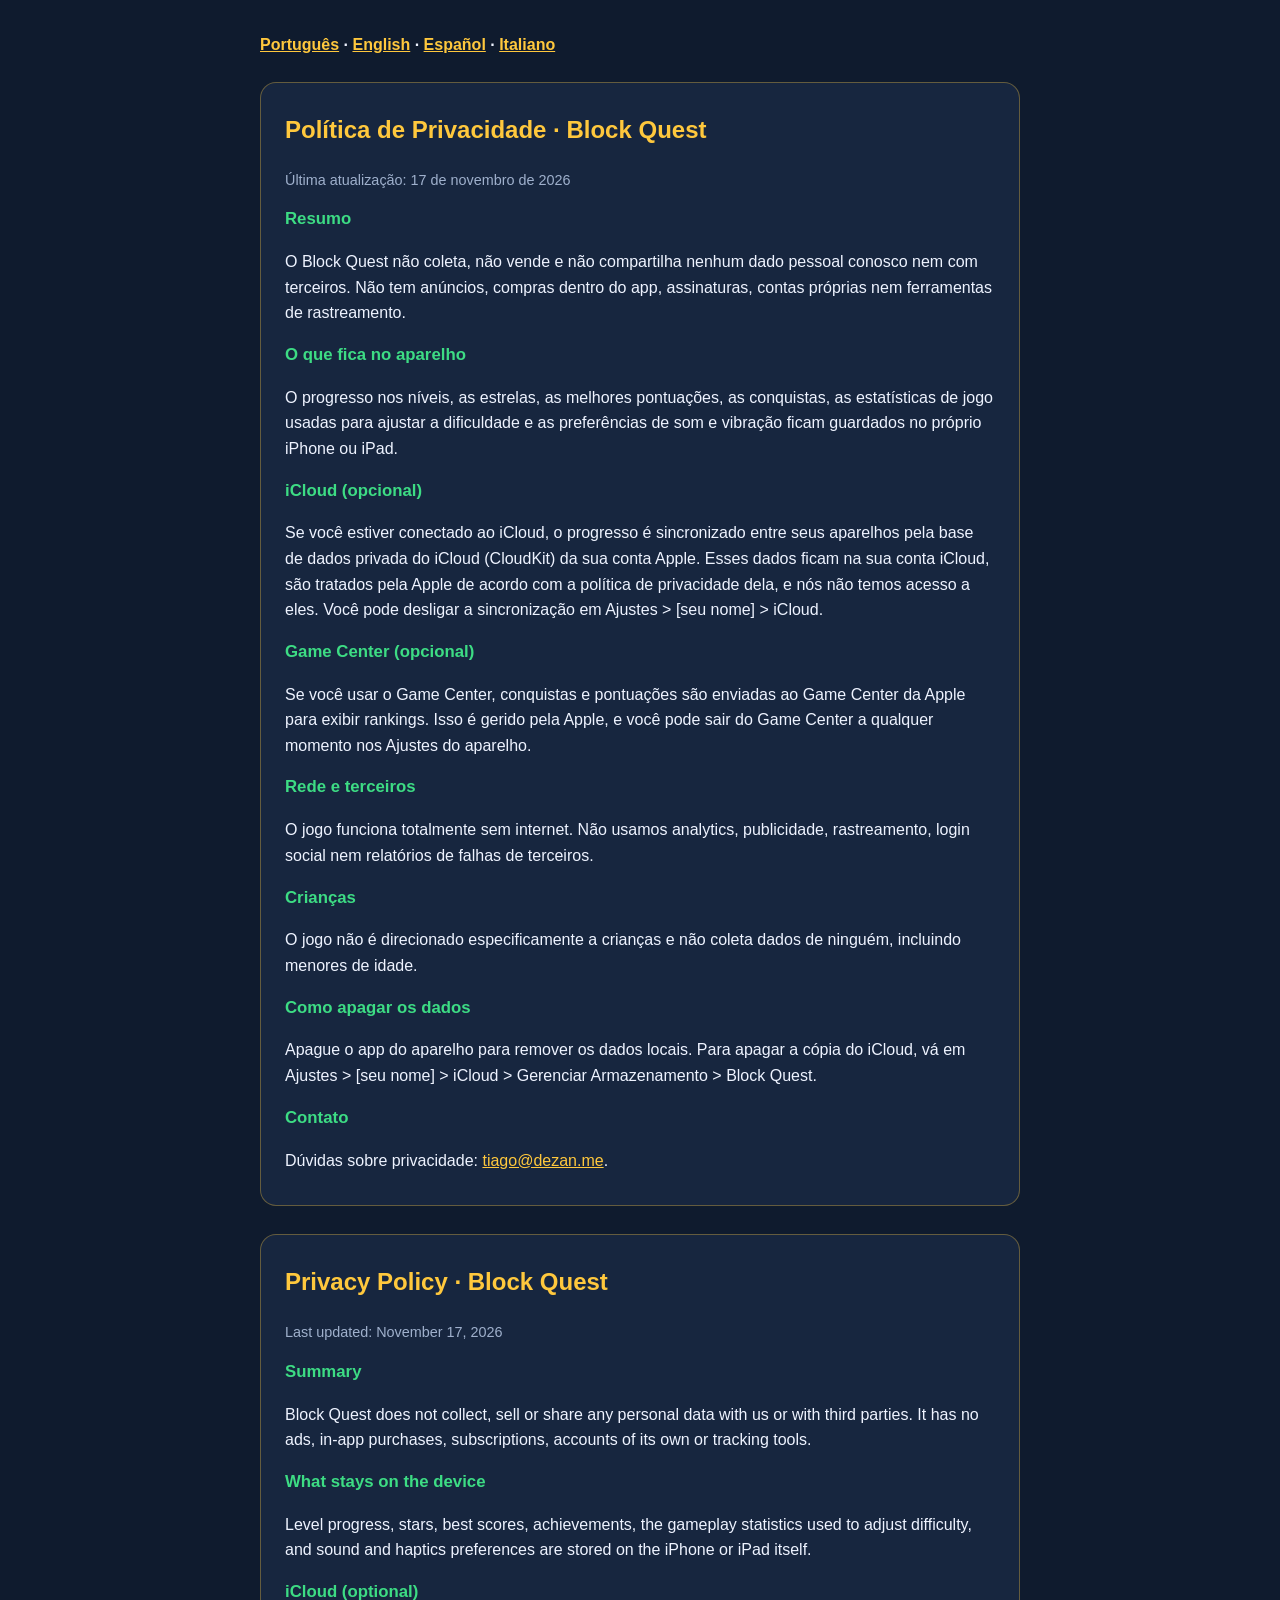
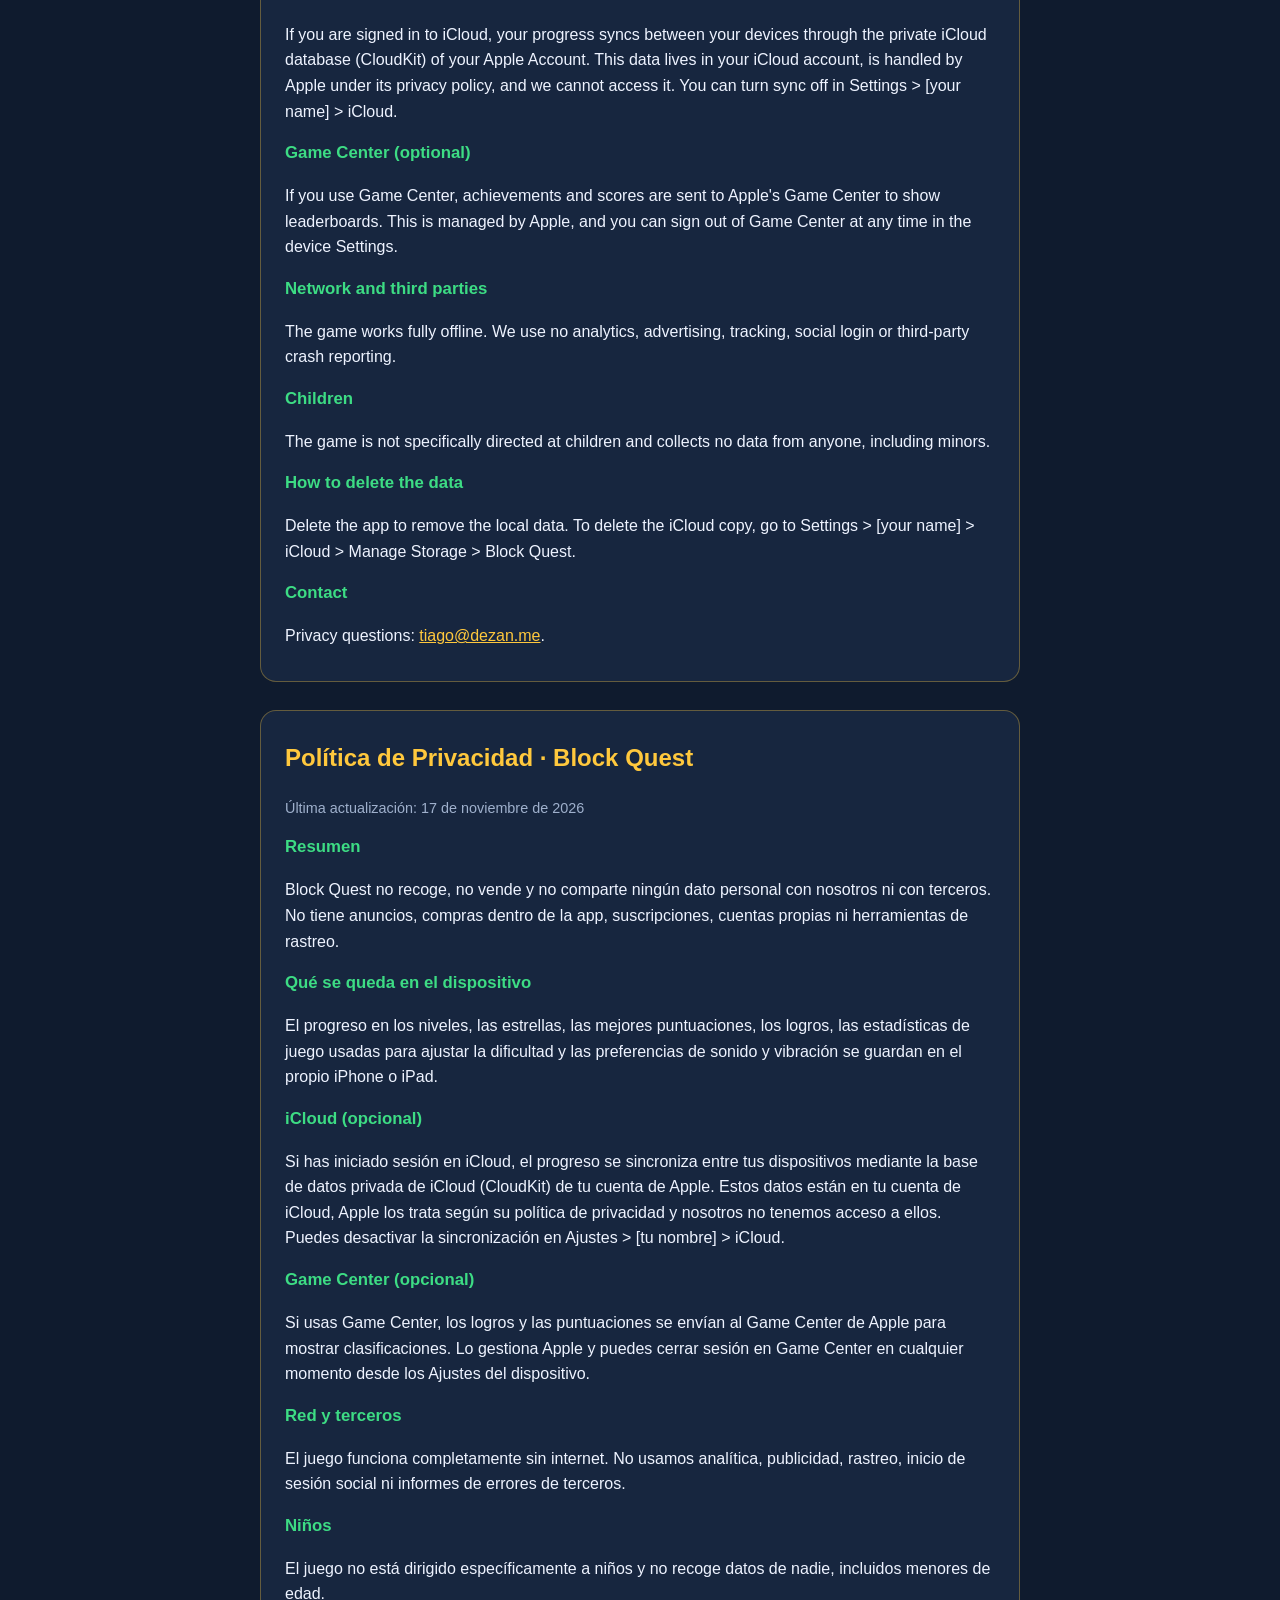
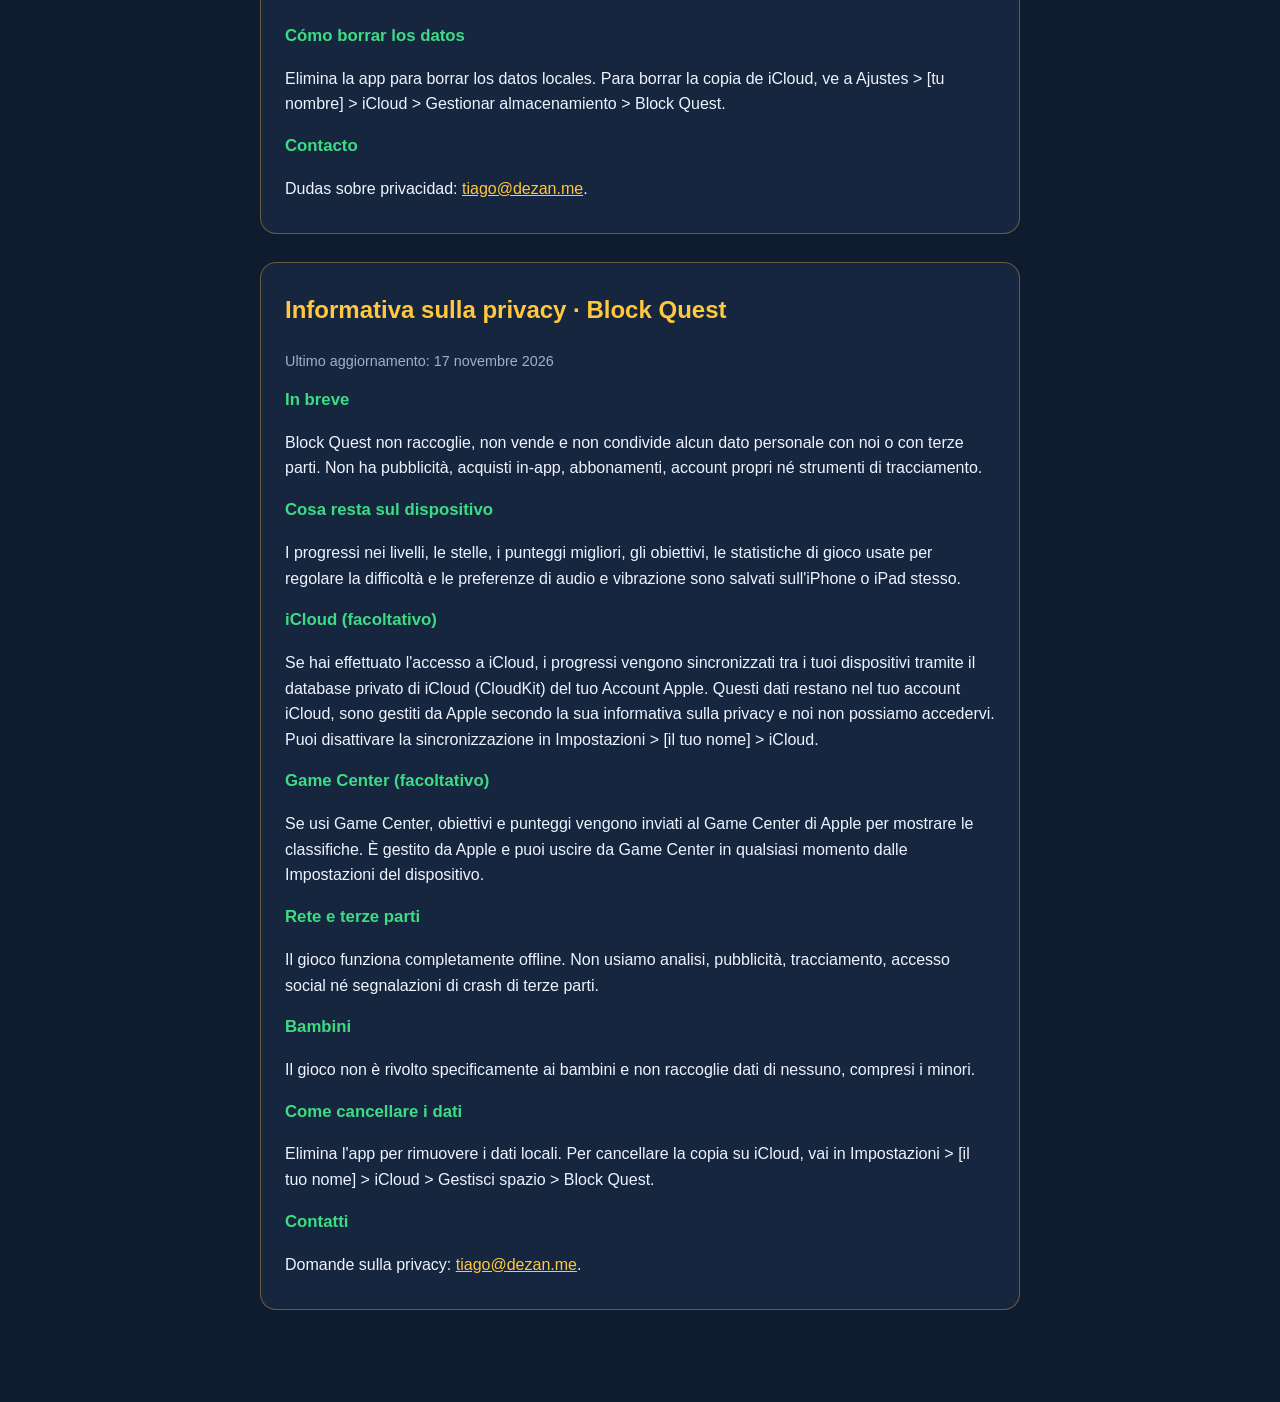
==== block-quest/index.html @ 6cc2dcfd "Política de privacidade do Block Quest Co-Authored-By: Claude Opus 5.5 <noreply@anthropic.com> Claud" ====
<!doctype html>
<html lang="pt-BR"><head><meta charset="utf-8"><meta name="viewport" content="width=device-width,initial-scale=1">
<title>Block Quest · Privacidade / Privacy</title>
<style>
:root{--bg:#0F1B2E;--panel:#17263F;--text:#EEF3FF;--dim:#9FB0CC;--gold:#FFC83D;--green:#3DDC84}
body{margin:0;background:var(--bg);color:var(--text);font:16px/1.6 -apple-system,BlinkMacSystemFont,"Segoe UI",sans-serif}
main{max-width:760px;margin:0 auto;padding:32px 20px 64px}
nav{font-weight:600;margin-bottom:24px} a{color:var(--gold)}
section{background:var(--panel);border:1px solid #FFC83D55;border-radius:16px;padding:8px 24px 16px;margin:0 0 28px}
h1{color:var(--gold);font-size:1.5rem} h2{color:var(--green);font-size:1.05rem;margin-bottom:4px}
.date{color:var(--dim);font-size:.9rem}
</style></head><body><main>
<nav><a href="#pt-BR">Português</a> · <a href="#en-US">English</a> · <a href="#es-ES">Español</a> · <a href="#it">Italiano</a></nav>
<section id="pt-BR" lang="pt-BR"><h1>Política de Privacidade · Block Quest</h1><p class="date">Última atualização: 17 de novembro de 2026</p><h2>Resumo</h2><p>O Block Quest não coleta, não vende e não compartilha nenhum dado pessoal conosco nem com terceiros. Não tem anúncios, compras dentro do app, assinaturas, contas próprias nem ferramentas de rastreamento.</p><h2>O que fica no aparelho</h2><p>O progresso nos níveis, as estrelas, as melhores pontuações, as conquistas, as estatísticas de jogo usadas para ajustar a dificuldade e as preferências de som e vibração ficam guardados no próprio iPhone ou iPad.</p><h2>iCloud (opcional)</h2><p>Se você estiver conectado ao iCloud, o progresso é sincronizado entre seus aparelhos pela base de dados privada do iCloud (CloudKit) da sua conta Apple. Esses dados ficam na sua conta iCloud, são tratados pela Apple de acordo com a política de privacidade dela, e nós não temos acesso a eles. Você pode desligar a sincronização em Ajustes &gt; [seu nome] &gt; iCloud.</p><h2>Game Center (opcional)</h2><p>Se você usar o Game Center, conquistas e pontuações são enviadas ao Game Center da Apple para exibir rankings. Isso é gerido pela Apple, e você pode sair do Game Center a qualquer momento nos Ajustes do aparelho.</p><h2>Rede e terceiros</h2><p>O jogo funciona totalmente sem internet. Não usamos analytics, publicidade, rastreamento, login social nem relatórios de falhas de terceiros.</p><h2>Crianças</h2><p>O jogo não é direcionado especificamente a crianças e não coleta dados de ninguém, incluindo menores de idade.</p><h2>Como apagar os dados</h2><p>Apague o app do aparelho para remover os dados locais. Para apagar a cópia do iCloud, vá em Ajustes &gt; [seu nome] &gt; iCloud &gt; Gerenciar Armazenamento &gt; Block Quest.</p><h2>Contato</h2><p>Dúvidas sobre privacidade: <a href="mailto:tiago@dezan.me">tiago@dezan.me</a>.</p></section>
<section id="en-US" lang="en-US"><h1>Privacy Policy · Block Quest</h1><p class="date">Last updated: November 17, 2026</p><h2>Summary</h2><p>Block Quest does not collect, sell or share any personal data with us or with third parties. It has no ads, in-app purchases, subscriptions, accounts of its own or tracking tools.</p><h2>What stays on the device</h2><p>Level progress, stars, best scores, achievements, the gameplay statistics used to adjust difficulty, and sound and haptics preferences are stored on the iPhone or iPad itself.</p><h2>iCloud (optional)</h2><p>If you are signed in to iCloud, your progress syncs between your devices through the private iCloud database (CloudKit) of your Apple Account. This data lives in your iCloud account, is handled by Apple under its privacy policy, and we cannot access it. You can turn sync off in Settings &gt; [your name] &gt; iCloud.</p><h2>Game Center (optional)</h2><p>If you use Game Center, achievements and scores are sent to Apple's Game Center to show leaderboards. This is managed by Apple, and you can sign out of Game Center at any time in the device Settings.</p><h2>Network and third parties</h2><p>The game works fully offline. We use no analytics, advertising, tracking, social login or third-party crash reporting.</p><h2>Children</h2><p>The game is not specifically directed at children and collects no data from anyone, including minors.</p><h2>How to delete the data</h2><p>Delete the app to remove the local data. To delete the iCloud copy, go to Settings &gt; [your name] &gt; iCloud &gt; Manage Storage &gt; Block Quest.</p><h2>Contact</h2><p>Privacy questions: <a href="mailto:tiago@dezan.me">tiago@dezan.me</a>.</p></section>
<section id="es-ES" lang="es-ES"><h1>Política de Privacidad · Block Quest</h1><p class="date">Última actualización: 17 de noviembre de 2026</p><h2>Resumen</h2><p>Block Quest no recoge, no vende y no comparte ningún dato personal con nosotros ni con terceros. No tiene anuncios, compras dentro de la app, suscripciones, cuentas propias ni herramientas de rastreo.</p><h2>Qué se queda en el dispositivo</h2><p>El progreso en los niveles, las estrellas, las mejores puntuaciones, los logros, las estadísticas de juego usadas para ajustar la dificultad y las preferencias de sonido y vibración se guardan en el propio iPhone o iPad.</p><h2>iCloud (opcional)</h2><p>Si has iniciado sesión en iCloud, el progreso se sincroniza entre tus dispositivos mediante la base de datos privada de iCloud (CloudKit) de tu cuenta de Apple. Estos datos están en tu cuenta de iCloud, Apple los trata según su política de privacidad y nosotros no tenemos acceso a ellos. Puedes desactivar la sincronización en Ajustes &gt; [tu nombre] &gt; iCloud.</p><h2>Game Center (opcional)</h2><p>Si usas Game Center, los logros y las puntuaciones se envían al Game Center de Apple para mostrar clasificaciones. Lo gestiona Apple y puedes cerrar sesión en Game Center en cualquier momento desde los Ajustes del dispositivo.</p><h2>Red y terceros</h2><p>El juego funciona completamente sin internet. No usamos analítica, publicidad, rastreo, inicio de sesión social ni informes de errores de terceros.</p><h2>Niños</h2><p>El juego no está dirigido específicamente a niños y no recoge datos de nadie, incluidos menores de edad.</p><h2>Cómo borrar los datos</h2><p>Elimina la app para borrar los datos locales. Para borrar la copia de iCloud, ve a Ajustes &gt; [tu nombre] &gt; iCloud &gt; Gestionar almacenamiento &gt; Block Quest.</p><h2>Contacto</h2><p>Dudas sobre privacidad: <a href="mailto:tiago@dezan.me">tiago@dezan.me</a>.</p></section>
<section id="it" lang="it"><h1>Informativa sulla privacy · Block Quest</h1><p class="date">Ultimo aggiornamento: 17 novembre 2026</p><h2>In breve</h2><p>Block Quest non raccoglie, non vende e non condivide alcun dato personale con noi o con terze parti. Non ha pubblicità, acquisti in-app, abbonamenti, account propri né strumenti di tracciamento.</p><h2>Cosa resta sul dispositivo</h2><p>I progressi nei livelli, le stelle, i punteggi migliori, gli obiettivi, le statistiche di gioco usate per regolare la difficoltà e le preferenze di audio e vibrazione sono salvati sull'iPhone o iPad stesso.</p><h2>iCloud (facoltativo)</h2><p>Se hai effettuato l'accesso a iCloud, i progressi vengono sincronizzati tra i tuoi dispositivi tramite il database privato di iCloud (CloudKit) del tuo Account Apple. Questi dati restano nel tuo account iCloud, sono gestiti da Apple secondo la sua informativa sulla privacy e noi non possiamo accedervi. Puoi disattivare la sincronizzazione in Impostazioni &gt; [il tuo nome] &gt; iCloud.</p><h2>Game Center (facoltativo)</h2><p>Se usi Game Center, obiettivi e punteggi vengono inviati al Game Center di Apple per mostrare le classifiche. È gestito da Apple e puoi uscire da Game Center in qualsiasi momento dalle Impostazioni del dispositivo.</p><h2>Rete e terze parti</h2><p>Il gioco funziona completamente offline. Non usiamo analisi, pubblicità, tracciamento, accesso social né segnalazioni di crash di terze parti.</p><h2>Bambini</h2><p>Il gioco non è rivolto specificamente ai bambini e non raccoglie dati di nessuno, compresi i minori.</p><h2>Come cancellare i dati</h2><p>Elimina l'app per rimuovere i dati locali. Per cancellare la copia su iCloud, vai in Impostazioni &gt; [il tuo nome] &gt; iCloud &gt; Gestisci spazio &gt; Block Quest.</p><h2>Contatti</h2><p>Domande sulla privacy: <a href="mailto:tiago@dezan.me">tiago@dezan.me</a>.</p></section>
</main>
<script>
// Abre direto no idioma do navegador, se não houver âncora.
if(!location.hash){const l=(navigator.language||'en').toLowerCase();
const id=l.startsWith('pt')?'pt-BR':l.startsWith('es')?'es-ES':l.startsWith('it')?'it':'en-US';
document.getElementById(id).scrollIntoView();}
</script>
</body></html>
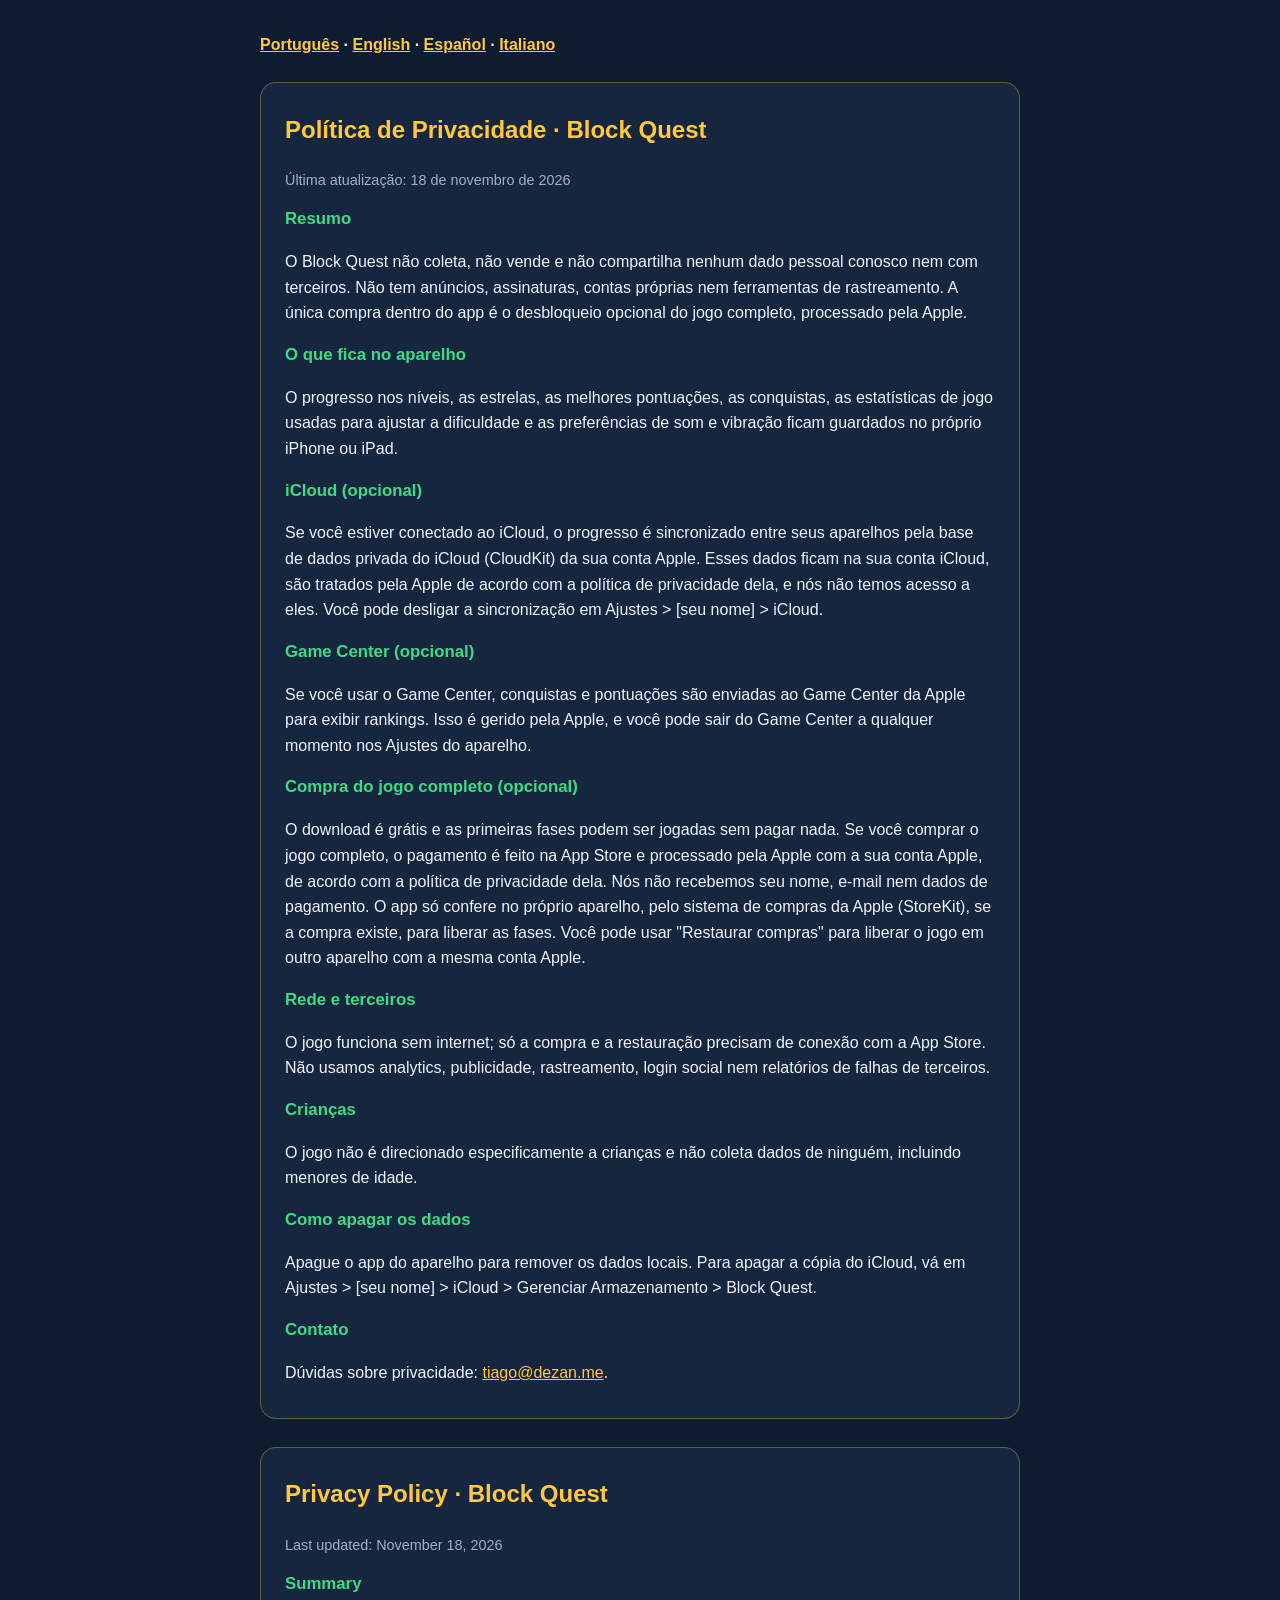
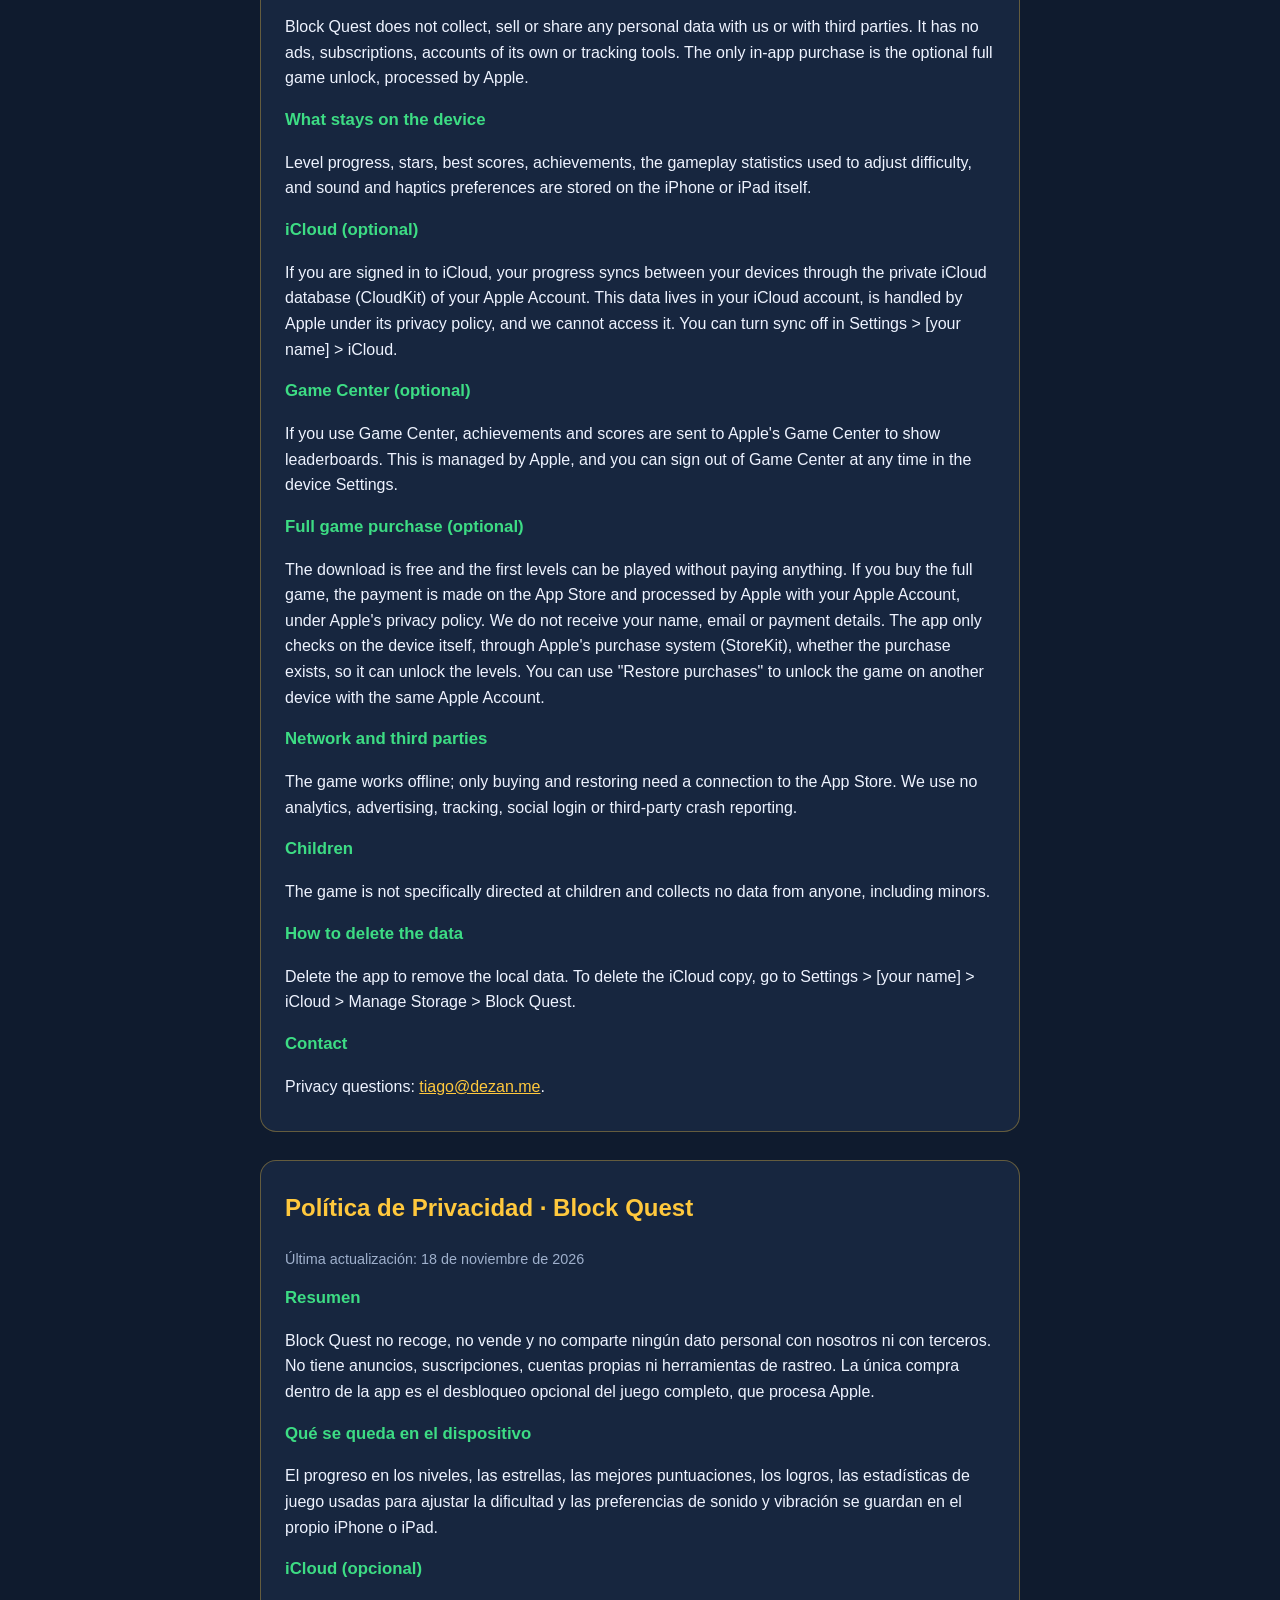
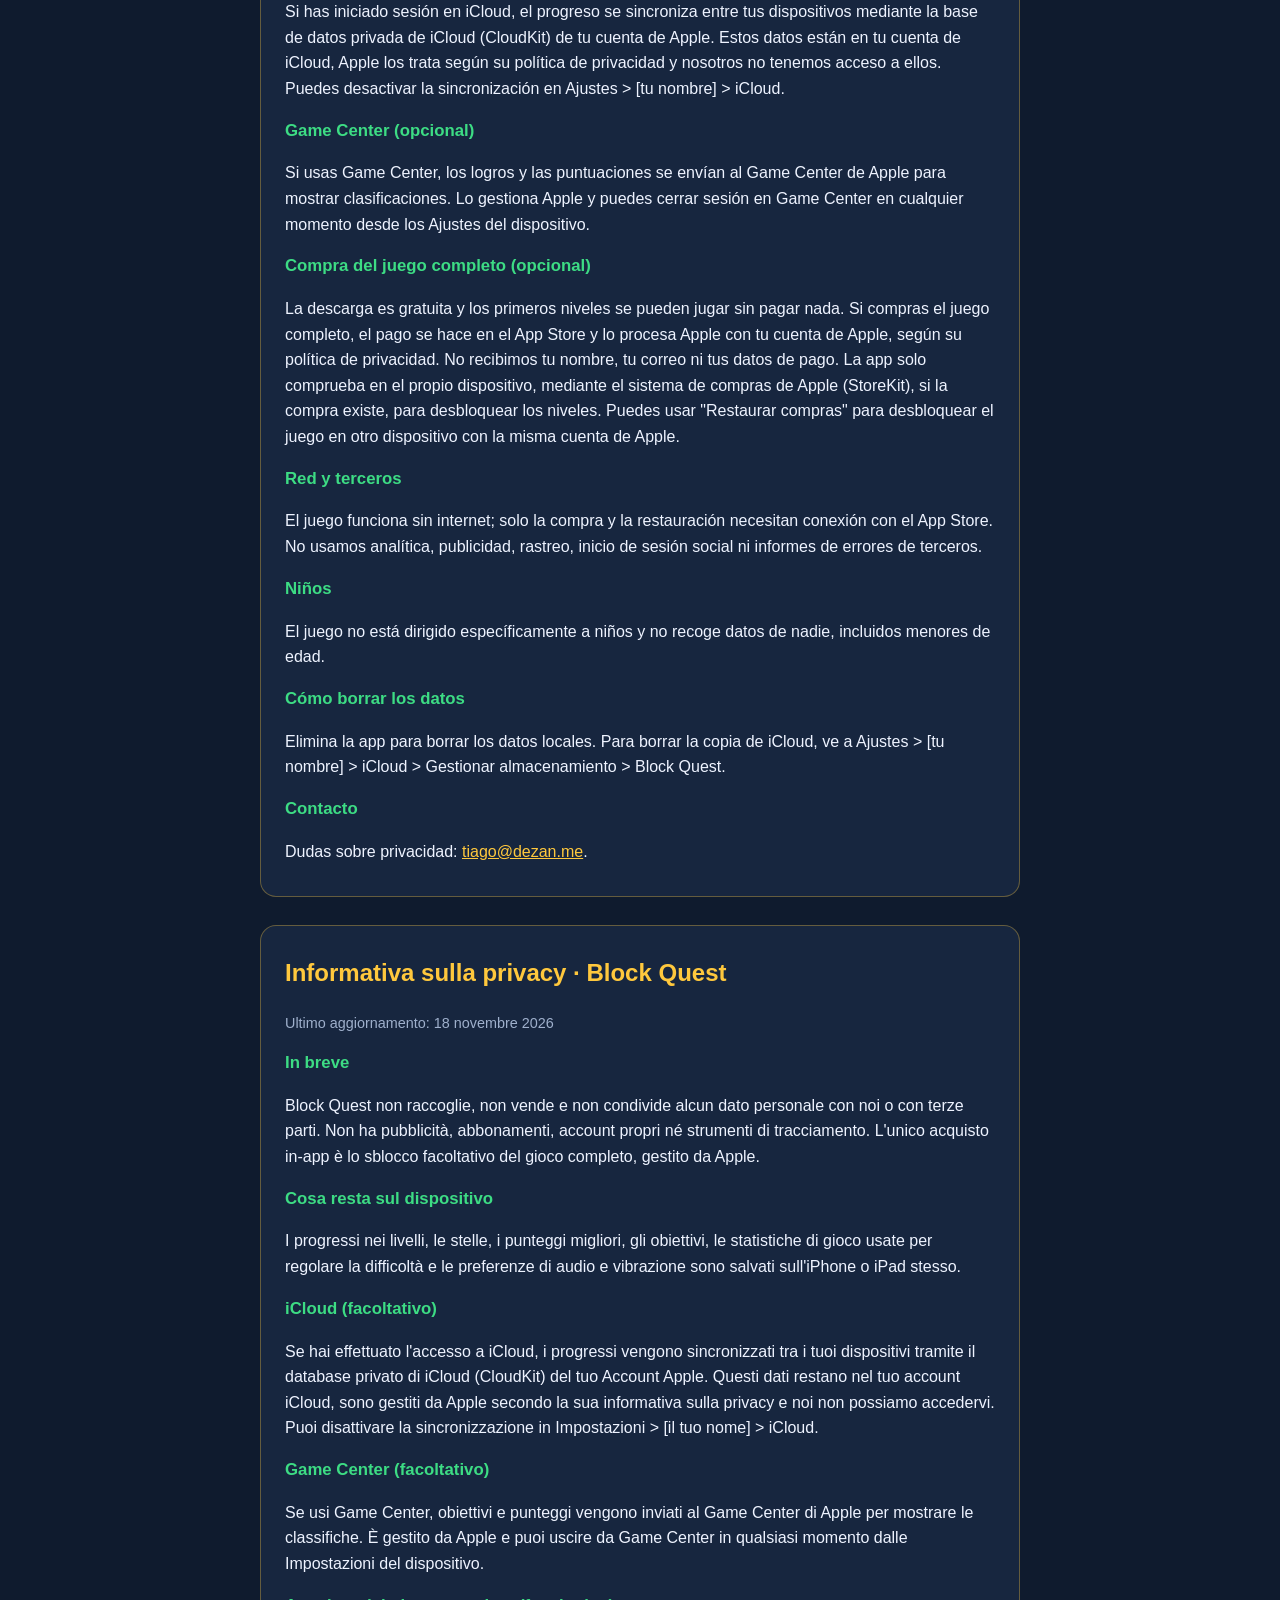
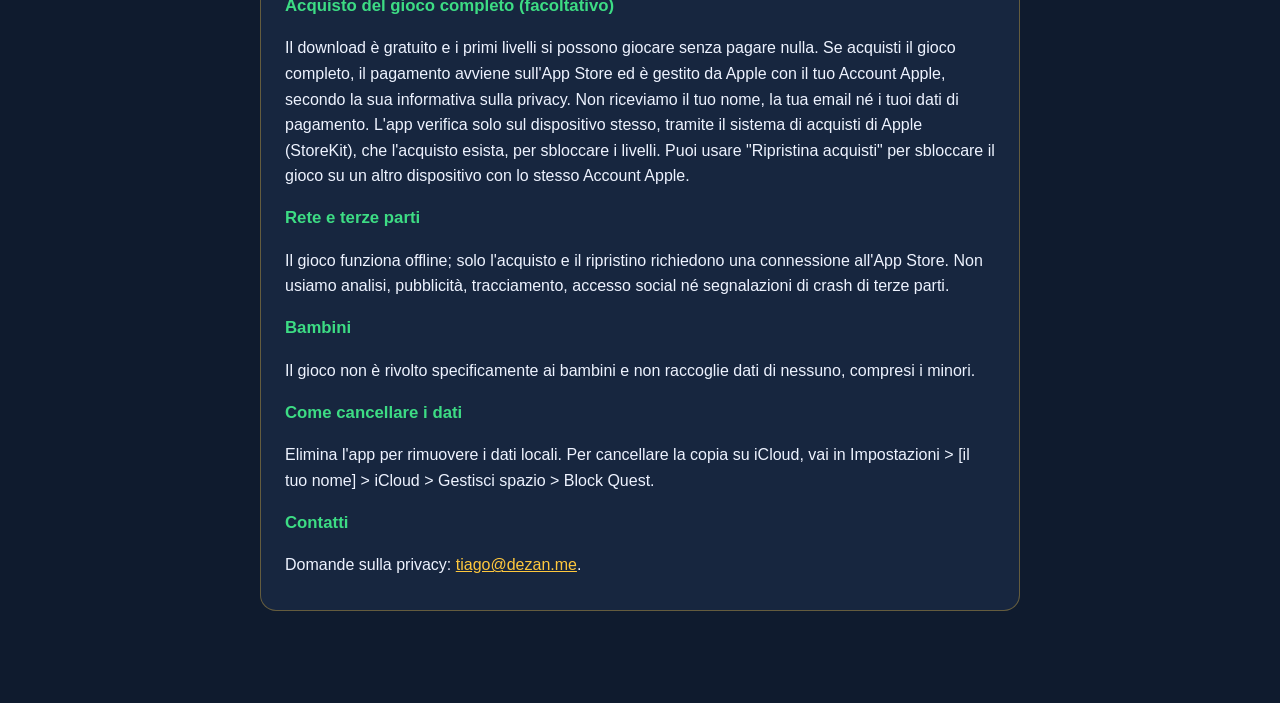
==== commit 5112fdad: "Block Quest: política cobre a compra única do jogo completo (freemium) Download grátis com desbloque" ====
--- a/block-quest/index.html
+++ b/block-quest/index.html
@@ -11,10 +11,10 @@
 .date{color:var(--dim);font-size:.9rem}
 </style></head><body><main>
 <nav><a href="#pt-BR">Português</a> · <a href="#en-US">English</a> · <a href="#es-ES">Español</a> · <a href="#it">Italiano</a></nav>
-<section id="pt-BR" lang="pt-BR"><h1>Política de Privacidade · Block Quest</h1><p class="date">Última atualização: 17 de novembro de 2026</p><h2>Resumo</h2><p>O Block Quest não coleta, não vende e não compartilha nenhum dado pessoal conosco nem com terceiros. Não tem anúncios, compras dentro do app, assinaturas, contas próprias nem ferramentas de rastreamento.</p><h2>O que fica no aparelho</h2><p>O progresso nos níveis, as estrelas, as melhores pontuações, as conquistas, as estatísticas de jogo usadas para ajustar a dificuldade e as preferências de som e vibração ficam guardados no próprio iPhone ou iPad.</p><h2>iCloud (opcional)</h2><p>Se você estiver conectado ao iCloud, o progresso é sincronizado entre seus aparelhos pela base de dados privada do iCloud (CloudKit) da sua conta Apple. Esses dados ficam na sua conta iCloud, são tratados pela Apple de acordo com a política de privacidade dela, e nós não temos acesso a eles. Você pode desligar a sincronização em Ajustes &gt; [seu nome] &gt; iCloud.</p><h2>Game Center (opcional)</h2><p>Se você usar o Game Center, conquistas e pontuações são enviadas ao Game Center da Apple para exibir rankings. Isso é gerido pela Apple, e você pode sair do Game Center a qualquer momento nos Ajustes do aparelho.</p><h2>Rede e terceiros</h2><p>O jogo funciona totalmente sem internet. Não usamos analytics, publicidade, rastreamento, login social nem relatórios de falhas de terceiros.</p><h2>Crianças</h2><p>O jogo não é direcionado especificamente a crianças e não coleta dados de ninguém, incluindo menores de idade.</p><h2>Como apagar os dados</h2><p>Apague o app do aparelho para remover os dados locais. Para apagar a cópia do iCloud, vá em Ajustes &gt; [seu nome] &gt; iCloud &gt; Gerenciar Armazenamento &gt; Block Quest.</p><h2>Contato</h2><p>Dúvidas sobre privacidade: <a href="mailto:tiago@dezan.me">tiago@dezan.me</a>.</p></section>
-<section id="en-US" lang="en-US"><h1>Privacy Policy · Block Quest</h1><p class="date">Last updated: November 17, 2026</p><h2>Summary</h2><p>Block Quest does not collect, sell or share any personal data with us or with third parties. It has no ads, in-app purchases, subscriptions, accounts of its own or tracking tools.</p><h2>What stays on the device</h2><p>Level progress, stars, best scores, achievements, the gameplay statistics used to adjust difficulty, and sound and haptics preferences are stored on the iPhone or iPad itself.</p><h2>iCloud (optional)</h2><p>If you are signed in to iCloud, your progress syncs between your devices through the private iCloud database (CloudKit) of your Apple Account. This data lives in your iCloud account, is handled by Apple under its privacy policy, and we cannot access it. You can turn sync off in Settings &gt; [your name] &gt; iCloud.</p><h2>Game Center (optional)</h2><p>If you use Game Center, achievements and scores are sent to Apple's Game Center to show leaderboards. This is managed by Apple, and you can sign out of Game Center at any time in the device Settings.</p><h2>Network and third parties</h2><p>The game works fully offline. We use no analytics, advertising, tracking, social login or third-party crash reporting.</p><h2>Children</h2><p>The game is not specifically directed at children and collects no data from anyone, including minors.</p><h2>How to delete the data</h2><p>Delete the app to remove the local data. To delete the iCloud copy, go to Settings &gt; [your name] &gt; iCloud &gt; Manage Storage &gt; Block Quest.</p><h2>Contact</h2><p>Privacy questions: <a href="mailto:tiago@dezan.me">tiago@dezan.me</a>.</p></section>
-<section id="es-ES" lang="es-ES"><h1>Política de Privacidad · Block Quest</h1><p class="date">Última actualización: 17 de noviembre de 2026</p><h2>Resumen</h2><p>Block Quest no recoge, no vende y no comparte ningún dato personal con nosotros ni con terceros. No tiene anuncios, compras dentro de la app, suscripciones, cuentas propias ni herramientas de rastreo.</p><h2>Qué se queda en el dispositivo</h2><p>El progreso en los niveles, las estrellas, las mejores puntuaciones, los logros, las estadísticas de juego usadas para ajustar la dificultad y las preferencias de sonido y vibración se guardan en el propio iPhone o iPad.</p><h2>iCloud (opcional)</h2><p>Si has iniciado sesión en iCloud, el progreso se sincroniza entre tus dispositivos mediante la base de datos privada de iCloud (CloudKit) de tu cuenta de Apple. Estos datos están en tu cuenta de iCloud, Apple los trata según su política de privacidad y nosotros no tenemos acceso a ellos. Puedes desactivar la sincronización en Ajustes &gt; [tu nombre] &gt; iCloud.</p><h2>Game Center (opcional)</h2><p>Si usas Game Center, los logros y las puntuaciones se envían al Game Center de Apple para mostrar clasificaciones. Lo gestiona Apple y puedes cerrar sesión en Game Center en cualquier momento desde los Ajustes del dispositivo.</p><h2>Red y terceros</h2><p>El juego funciona completamente sin internet. No usamos analítica, publicidad, rastreo, inicio de sesión social ni informes de errores de terceros.</p><h2>Niños</h2><p>El juego no está dirigido específicamente a niños y no recoge datos de nadie, incluidos menores de edad.</p><h2>Cómo borrar los datos</h2><p>Elimina la app para borrar los datos locales. Para borrar la copia de iCloud, ve a Ajustes &gt; [tu nombre] &gt; iCloud &gt; Gestionar almacenamiento &gt; Block Quest.</p><h2>Contacto</h2><p>Dudas sobre privacidad: <a href="mailto:tiago@dezan.me">tiago@dezan.me</a>.</p></section>
-<section id="it" lang="it"><h1>Informativa sulla privacy · Block Quest</h1><p class="date">Ultimo aggiornamento: 17 novembre 2026</p><h2>In breve</h2><p>Block Quest non raccoglie, non vende e non condivide alcun dato personale con noi o con terze parti. Non ha pubblicità, acquisti in-app, abbonamenti, account propri né strumenti di tracciamento.</p><h2>Cosa resta sul dispositivo</h2><p>I progressi nei livelli, le stelle, i punteggi migliori, gli obiettivi, le statistiche di gioco usate per regolare la difficoltà e le preferenze di audio e vibrazione sono salvati sull'iPhone o iPad stesso.</p><h2>iCloud (facoltativo)</h2><p>Se hai effettuato l'accesso a iCloud, i progressi vengono sincronizzati tra i tuoi dispositivi tramite il database privato di iCloud (CloudKit) del tuo Account Apple. Questi dati restano nel tuo account iCloud, sono gestiti da Apple secondo la sua informativa sulla privacy e noi non possiamo accedervi. Puoi disattivare la sincronizzazione in Impostazioni &gt; [il tuo nome] &gt; iCloud.</p><h2>Game Center (facoltativo)</h2><p>Se usi Game Center, obiettivi e punteggi vengono inviati al Game Center di Apple per mostrare le classifiche. È gestito da Apple e puoi uscire da Game Center in qualsiasi momento dalle Impostazioni del dispositivo.</p><h2>Rete e terze parti</h2><p>Il gioco funziona completamente offline. Non usiamo analisi, pubblicità, tracciamento, accesso social né segnalazioni di crash di terze parti.</p><h2>Bambini</h2><p>Il gioco non è rivolto specificamente ai bambini e non raccoglie dati di nessuno, compresi i minori.</p><h2>Come cancellare i dati</h2><p>Elimina l'app per rimuovere i dati locali. Per cancellare la copia su iCloud, vai in Impostazioni &gt; [il tuo nome] &gt; iCloud &gt; Gestisci spazio &gt; Block Quest.</p><h2>Contatti</h2><p>Domande sulla privacy: <a href="mailto:tiago@dezan.me">tiago@dezan.me</a>.</p></section>
+<section id="pt-BR" lang="pt-BR"><h1>Política de Privacidade · Block Quest</h1><p class="date">Última atualização: 18 de novembro de 2026</p><h2>Resumo</h2><p>O Block Quest não coleta, não vende e não compartilha nenhum dado pessoal conosco nem com terceiros. Não tem anúncios, assinaturas, contas próprias nem ferramentas de rastreamento. A única compra dentro do app é o desbloqueio opcional do jogo completo, processado pela Apple.</p><h2>O que fica no aparelho</h2><p>O progresso nos níveis, as estrelas, as melhores pontuações, as conquistas, as estatísticas de jogo usadas para ajustar a dificuldade e as preferências de som e vibração ficam guardados no próprio iPhone ou iPad.</p><h2>iCloud (opcional)</h2><p>Se você estiver conectado ao iCloud, o progresso é sincronizado entre seus aparelhos pela base de dados privada do iCloud (CloudKit) da sua conta Apple. Esses dados ficam na sua conta iCloud, são tratados pela Apple de acordo com a política de privacidade dela, e nós não temos acesso a eles. Você pode desligar a sincronização em Ajustes &gt; [seu nome] &gt; iCloud.</p><h2>Game Center (opcional)</h2><p>Se você usar o Game Center, conquistas e pontuações são enviadas ao Game Center da Apple para exibir rankings. Isso é gerido pela Apple, e você pode sair do Game Center a qualquer momento nos Ajustes do aparelho.</p><h2>Compra do jogo completo (opcional)</h2><p>O download é grátis e as primeiras fases podem ser jogadas sem pagar nada. Se você comprar o jogo completo, o pagamento é feito na App Store e processado pela Apple com a sua conta Apple, de acordo com a política de privacidade dela. Nós não recebemos seu nome, e-mail nem dados de pagamento. O app só confere no próprio aparelho, pelo sistema de compras da Apple (StoreKit), se a compra existe, para liberar as fases. Você pode usar "Restaurar compras" para liberar o jogo em outro aparelho com a mesma conta Apple.</p><h2>Rede e terceiros</h2><p>O jogo funciona sem internet; só a compra e a restauração precisam de conexão com a App Store. Não usamos analytics, publicidade, rastreamento, login social nem relatórios de falhas de terceiros.</p><h2>Crianças</h2><p>O jogo não é direcionado especificamente a crianças e não coleta dados de ninguém, incluindo menores de idade.</p><h2>Como apagar os dados</h2><p>Apague o app do aparelho para remover os dados locais. Para apagar a cópia do iCloud, vá em Ajustes &gt; [seu nome] &gt; iCloud &gt; Gerenciar Armazenamento &gt; Block Quest.</p><h2>Contato</h2><p>Dúvidas sobre privacidade: <a href="mailto:tiago@dezan.me">tiago@dezan.me</a>.</p></section>
+<section id="en-US" lang="en-US"><h1>Privacy Policy · Block Quest</h1><p class="date">Last updated: November 18, 2026</p><h2>Summary</h2><p>Block Quest does not collect, sell or share any personal data with us or with third parties. It has no ads, subscriptions, accounts of its own or tracking tools. The only in-app purchase is the optional full game unlock, processed by Apple.</p><h2>What stays on the device</h2><p>Level progress, stars, best scores, achievements, the gameplay statistics used to adjust difficulty, and sound and haptics preferences are stored on the iPhone or iPad itself.</p><h2>iCloud (optional)</h2><p>If you are signed in to iCloud, your progress syncs between your devices through the private iCloud database (CloudKit) of your Apple Account. This data lives in your iCloud account, is handled by Apple under its privacy policy, and we cannot access it. You can turn sync off in Settings &gt; [your name] &gt; iCloud.</p><h2>Game Center (optional)</h2><p>If you use Game Center, achievements and scores are sent to Apple's Game Center to show leaderboards. This is managed by Apple, and you can sign out of Game Center at any time in the device Settings.</p><h2>Full game purchase (optional)</h2><p>The download is free and the first levels can be played without paying anything. If you buy the full game, the payment is made on the App Store and processed by Apple with your Apple Account, under Apple's privacy policy. We do not receive your name, email or payment details. The app only checks on the device itself, through Apple's purchase system (StoreKit), whether the purchase exists, so it can unlock the levels. You can use "Restore purchases" to unlock the game on another device with the same Apple Account.</p><h2>Network and third parties</h2><p>The game works offline; only buying and restoring need a connection to the App Store. We use no analytics, advertising, tracking, social login or third-party crash reporting.</p><h2>Children</h2><p>The game is not specifically directed at children and collects no data from anyone, including minors.</p><h2>How to delete the data</h2><p>Delete the app to remove the local data. To delete the iCloud copy, go to Settings &gt; [your name] &gt; iCloud &gt; Manage Storage &gt; Block Quest.</p><h2>Contact</h2><p>Privacy questions: <a href="mailto:tiago@dezan.me">tiago@dezan.me</a>.</p></section>
+<section id="es-ES" lang="es-ES"><h1>Política de Privacidad · Block Quest</h1><p class="date">Última actualización: 18 de noviembre de 2026</p><h2>Resumen</h2><p>Block Quest no recoge, no vende y no comparte ningún dato personal con nosotros ni con terceros. No tiene anuncios, suscripciones, cuentas propias ni herramientas de rastreo. La única compra dentro de la app es el desbloqueo opcional del juego completo, que procesa Apple.</p><h2>Qué se queda en el dispositivo</h2><p>El progreso en los niveles, las estrellas, las mejores puntuaciones, los logros, las estadísticas de juego usadas para ajustar la dificultad y las preferencias de sonido y vibración se guardan en el propio iPhone o iPad.</p><h2>iCloud (opcional)</h2><p>Si has iniciado sesión en iCloud, el progreso se sincroniza entre tus dispositivos mediante la base de datos privada de iCloud (CloudKit) de tu cuenta de Apple. Estos datos están en tu cuenta de iCloud, Apple los trata según su política de privacidad y nosotros no tenemos acceso a ellos. Puedes desactivar la sincronización en Ajustes &gt; [tu nombre] &gt; iCloud.</p><h2>Game Center (opcional)</h2><p>Si usas Game Center, los logros y las puntuaciones se envían al Game Center de Apple para mostrar clasificaciones. Lo gestiona Apple y puedes cerrar sesión en Game Center en cualquier momento desde los Ajustes del dispositivo.</p><h2>Compra del juego completo (opcional)</h2><p>La descarga es gratuita y los primeros niveles se pueden jugar sin pagar nada. Si compras el juego completo, el pago se hace en el App Store y lo procesa Apple con tu cuenta de Apple, según su política de privacidad. No recibimos tu nombre, tu correo ni tus datos de pago. La app solo comprueba en el propio dispositivo, mediante el sistema de compras de Apple (StoreKit), si la compra existe, para desbloquear los niveles. Puedes usar "Restaurar compras" para desbloquear el juego en otro dispositivo con la misma cuenta de Apple.</p><h2>Red y terceros</h2><p>El juego funciona sin internet; solo la compra y la restauración necesitan conexión con el App Store. No usamos analítica, publicidad, rastreo, inicio de sesión social ni informes de errores de terceros.</p><h2>Niños</h2><p>El juego no está dirigido específicamente a niños y no recoge datos de nadie, incluidos menores de edad.</p><h2>Cómo borrar los datos</h2><p>Elimina la app para borrar los datos locales. Para borrar la copia de iCloud, ve a Ajustes &gt; [tu nombre] &gt; iCloud &gt; Gestionar almacenamiento &gt; Block Quest.</p><h2>Contacto</h2><p>Dudas sobre privacidad: <a href="mailto:tiago@dezan.me">tiago@dezan.me</a>.</p></section>
+<section id="it" lang="it"><h1>Informativa sulla privacy · Block Quest</h1><p class="date">Ultimo aggiornamento: 18 novembre 2026</p><h2>In breve</h2><p>Block Quest non raccoglie, non vende e non condivide alcun dato personale con noi o con terze parti. Non ha pubblicità, abbonamenti, account propri né strumenti di tracciamento. L'unico acquisto in-app è lo sblocco facoltativo del gioco completo, gestito da Apple.</p><h2>Cosa resta sul dispositivo</h2><p>I progressi nei livelli, le stelle, i punteggi migliori, gli obiettivi, le statistiche di gioco usate per regolare la difficoltà e le preferenze di audio e vibrazione sono salvati sull'iPhone o iPad stesso.</p><h2>iCloud (facoltativo)</h2><p>Se hai effettuato l'accesso a iCloud, i progressi vengono sincronizzati tra i tuoi dispositivi tramite il database privato di iCloud (CloudKit) del tuo Account Apple. Questi dati restano nel tuo account iCloud, sono gestiti da Apple secondo la sua informativa sulla privacy e noi non possiamo accedervi. Puoi disattivare la sincronizzazione in Impostazioni &gt; [il tuo nome] &gt; iCloud.</p><h2>Game Center (facoltativo)</h2><p>Se usi Game Center, obiettivi e punteggi vengono inviati al Game Center di Apple per mostrare le classifiche. È gestito da Apple e puoi uscire da Game Center in qualsiasi momento dalle Impostazioni del dispositivo.</p><h2>Acquisto del gioco completo (facoltativo)</h2><p>Il download è gratuito e i primi livelli si possono giocare senza pagare nulla. Se acquisti il gioco completo, il pagamento avviene sull'App Store ed è gestito da Apple con il tuo Account Apple, secondo la sua informativa sulla privacy. Non riceviamo il tuo nome, la tua email né i tuoi dati di pagamento. L'app verifica solo sul dispositivo stesso, tramite il sistema di acquisti di Apple (StoreKit), che l'acquisto esista, per sbloccare i livelli. Puoi usare "Ripristina acquisti" per sbloccare il gioco su un altro dispositivo con lo stesso Account Apple.</p><h2>Rete e terze parti</h2><p>Il gioco funziona offline; solo l'acquisto e il ripristino richiedono una connessione all'App Store. Non usiamo analisi, pubblicità, tracciamento, accesso social né segnalazioni di crash di terze parti.</p><h2>Bambini</h2><p>Il gioco non è rivolto specificamente ai bambini e non raccoglie dati di nessuno, compresi i minori.</p><h2>Come cancellare i dati</h2><p>Elimina l'app per rimuovere i dati locali. Per cancellare la copia su iCloud, vai in Impostazioni &gt; [il tuo nome] &gt; iCloud &gt; Gestisci spazio &gt; Block Quest.</p><h2>Contatti</h2><p>Domande sulla privacy: <a href="mailto:tiago@dezan.me">tiago@dezan.me</a>.</p></section>
 </main>
 <script>
 // Abre direto no idioma do navegador, se não houver âncora.
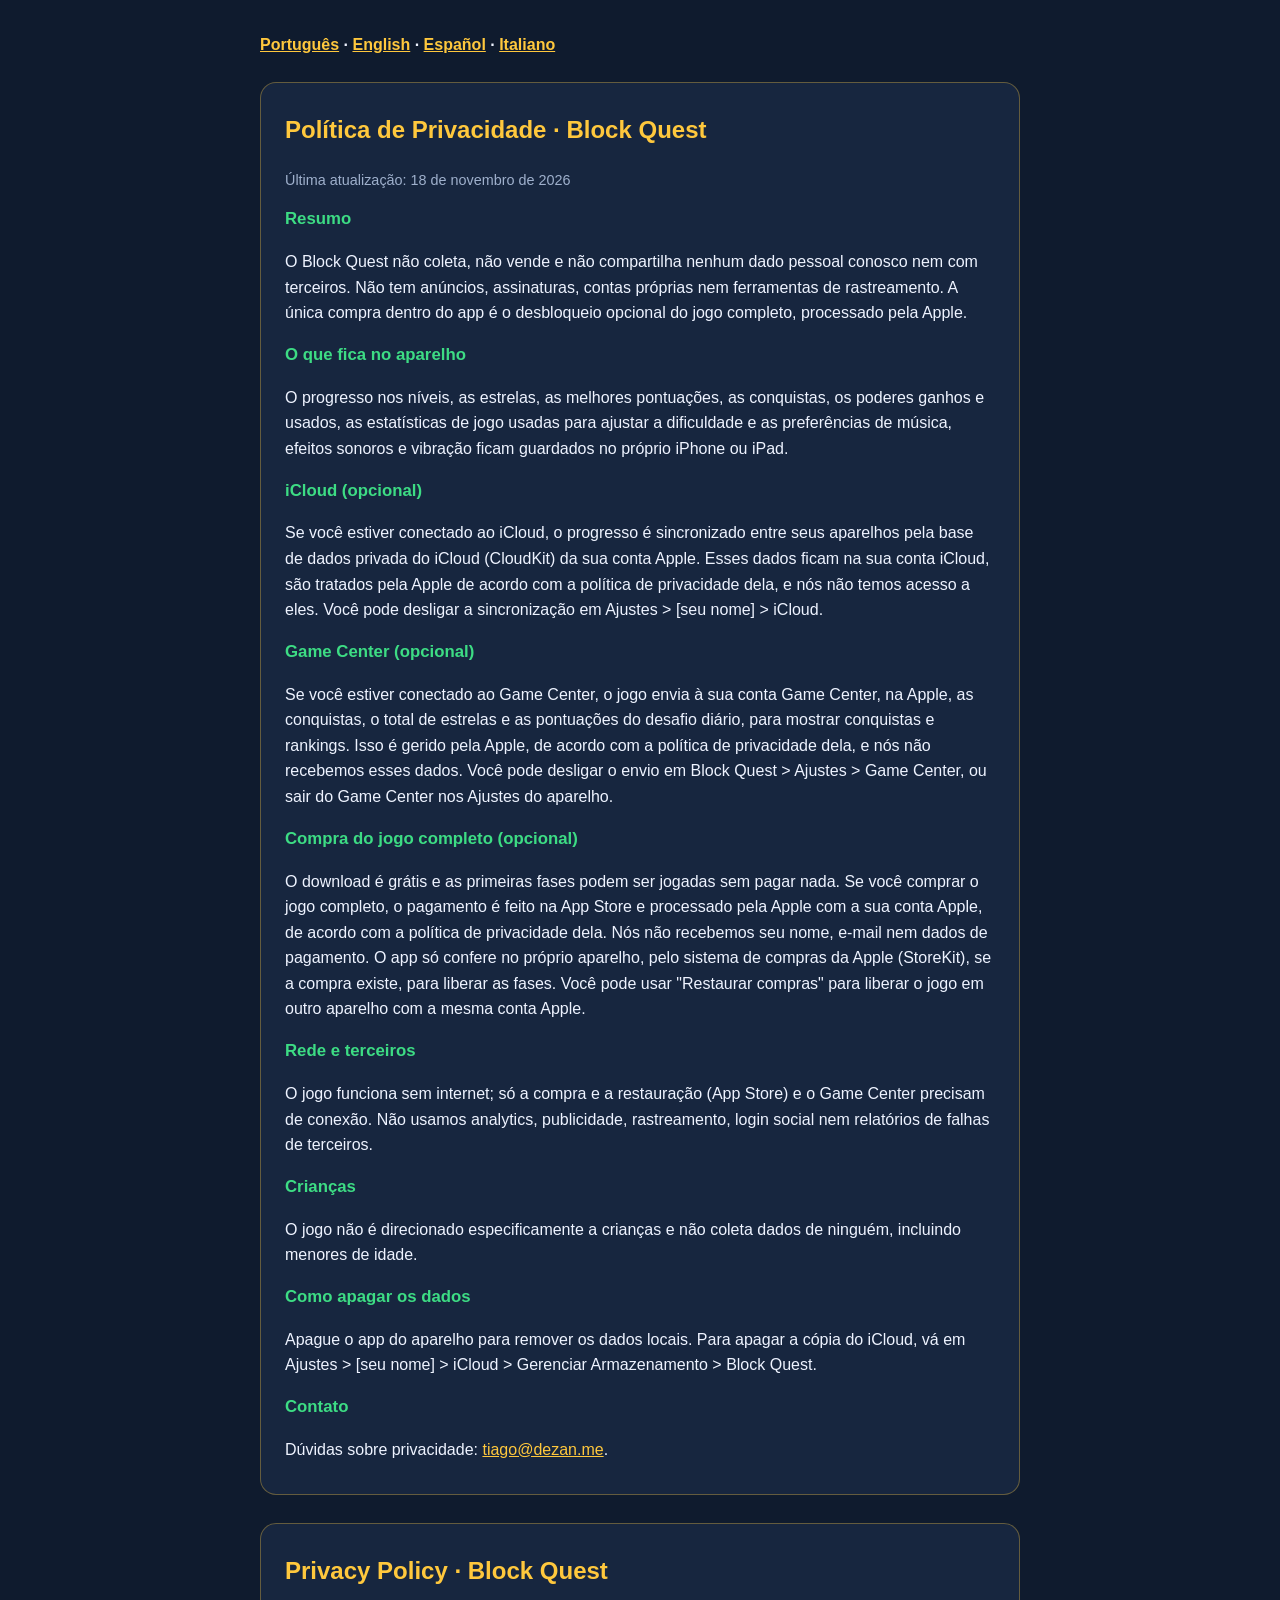
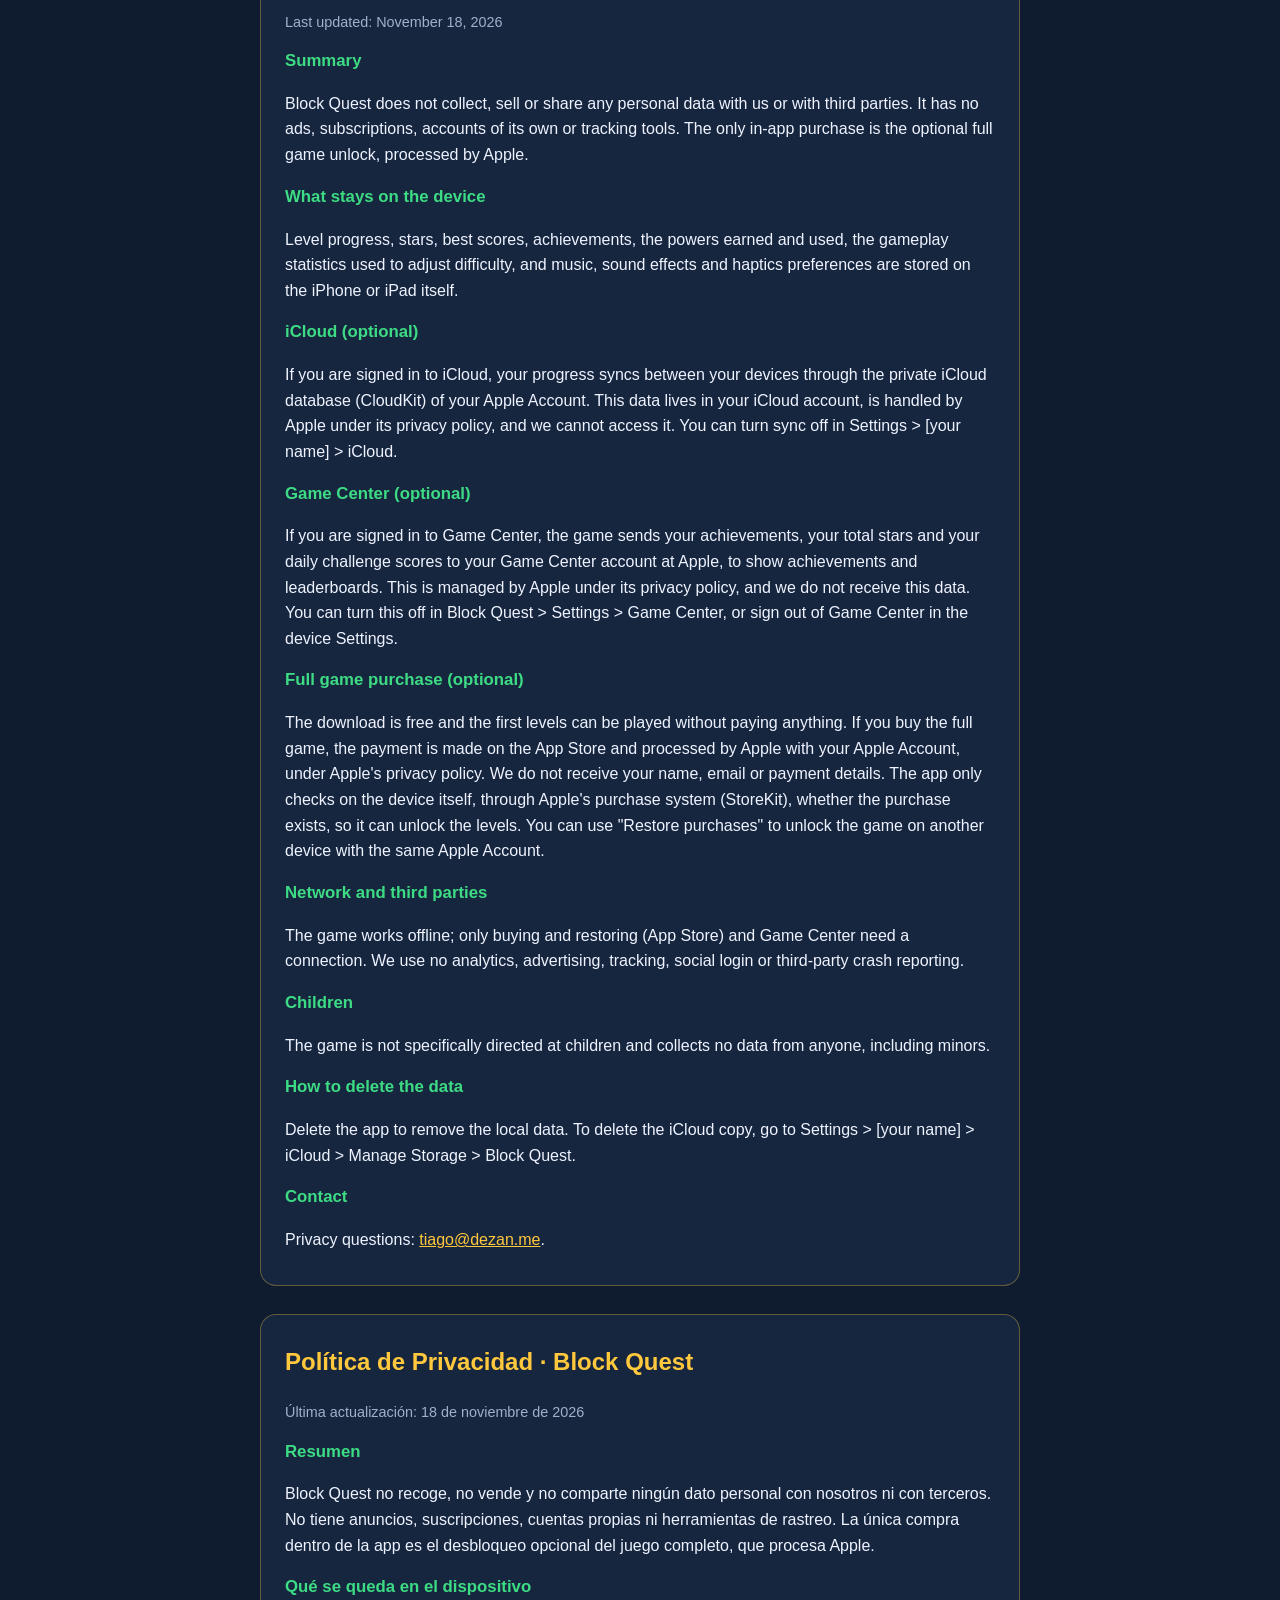
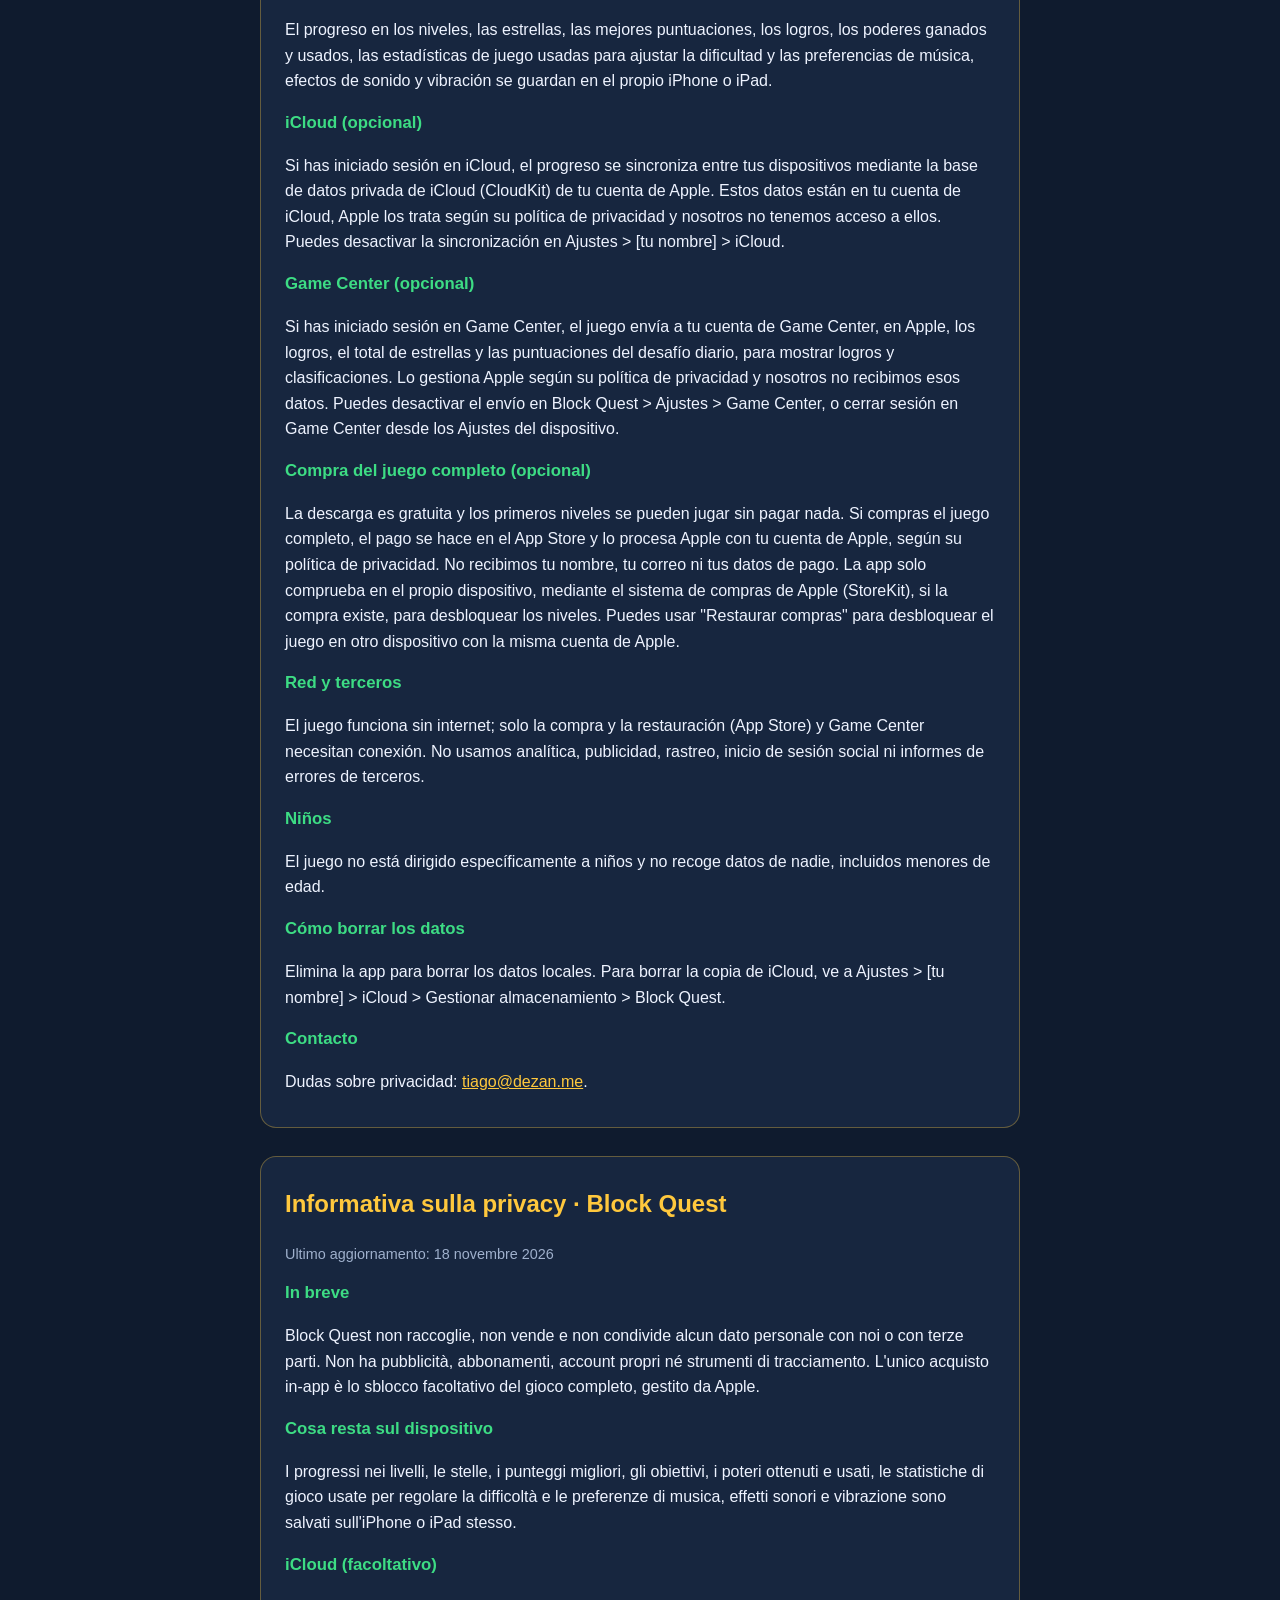
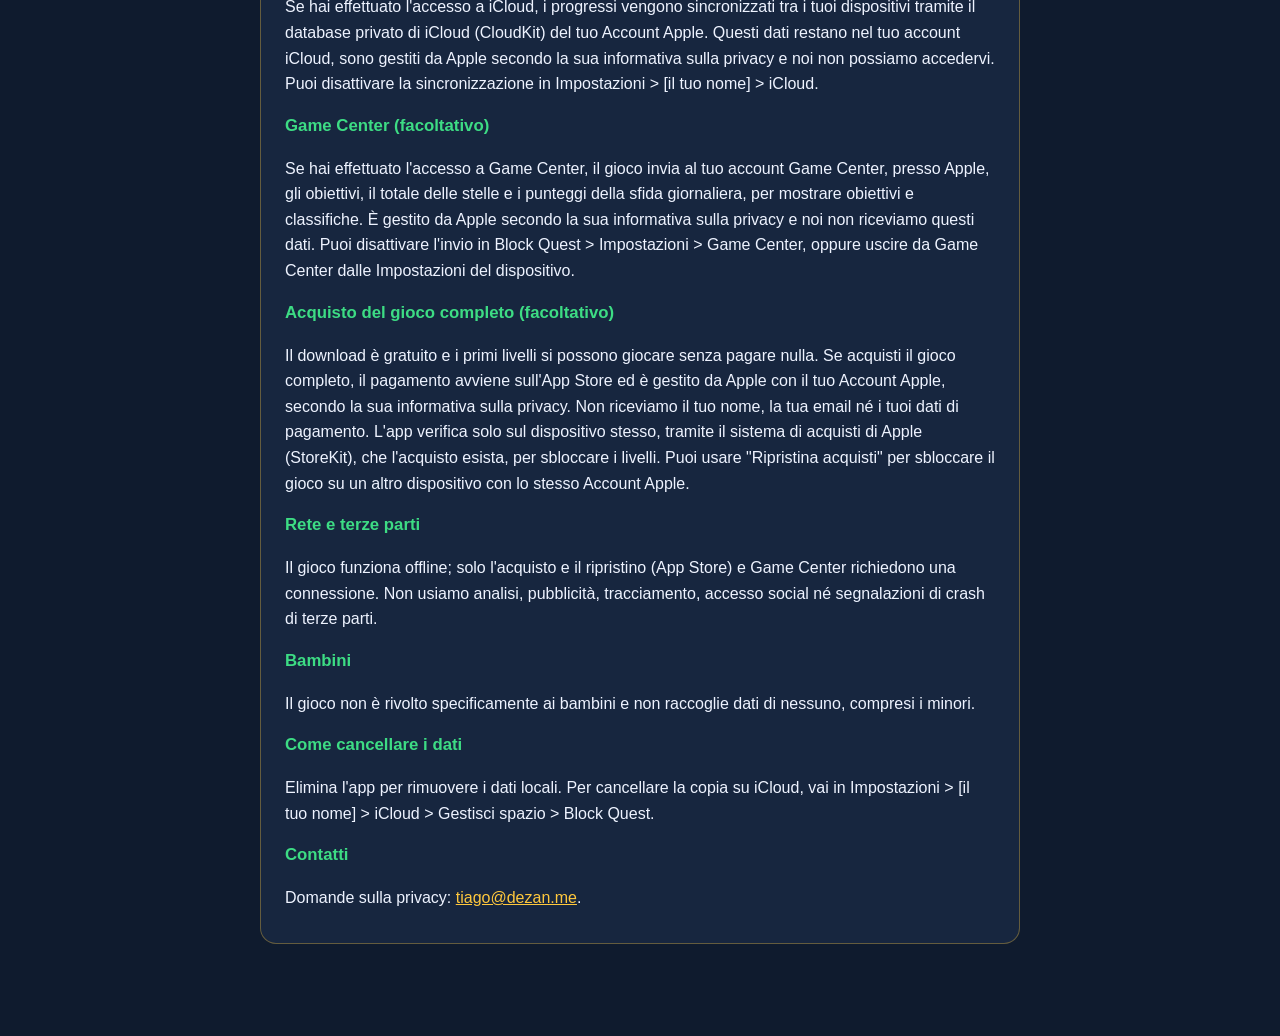
==== commit ef2d3fbc: "Block Quest: Game Center opcional com ajuste no jogo, poderes e música nos dados locais Co-Authored-" ====
--- a/block-quest/index.html
+++ b/block-quest/index.html
@@ -11,10 +11,10 @@
 .date{color:var(--dim);font-size:.9rem}
 </style></head><body><main>
 <nav><a href="#pt-BR">Português</a> · <a href="#en-US">English</a> · <a href="#es-ES">Español</a> · <a href="#it">Italiano</a></nav>
-<section id="pt-BR" lang="pt-BR"><h1>Política de Privacidade · Block Quest</h1><p class="date">Última atualização: 18 de novembro de 2026</p><h2>Resumo</h2><p>O Block Quest não coleta, não vende e não compartilha nenhum dado pessoal conosco nem com terceiros. Não tem anúncios, assinaturas, contas próprias nem ferramentas de rastreamento. A única compra dentro do app é o desbloqueio opcional do jogo completo, processado pela Apple.</p><h2>O que fica no aparelho</h2><p>O progresso nos níveis, as estrelas, as melhores pontuações, as conquistas, as estatísticas de jogo usadas para ajustar a dificuldade e as preferências de som e vibração ficam guardados no próprio iPhone ou iPad.</p><h2>iCloud (opcional)</h2><p>Se você estiver conectado ao iCloud, o progresso é sincronizado entre seus aparelhos pela base de dados privada do iCloud (CloudKit) da sua conta Apple. Esses dados ficam na sua conta iCloud, são tratados pela Apple de acordo com a política de privacidade dela, e nós não temos acesso a eles. Você pode desligar a sincronização em Ajustes &gt; [seu nome] &gt; iCloud.</p><h2>Game Center (opcional)</h2><p>Se você usar o Game Center, conquistas e pontuações são enviadas ao Game Center da Apple para exibir rankings. Isso é gerido pela Apple, e você pode sair do Game Center a qualquer momento nos Ajustes do aparelho.</p><h2>Compra do jogo completo (opcional)</h2><p>O download é grátis e as primeiras fases podem ser jogadas sem pagar nada. Se você comprar o jogo completo, o pagamento é feito na App Store e processado pela Apple com a sua conta Apple, de acordo com a política de privacidade dela. Nós não recebemos seu nome, e-mail nem dados de pagamento. O app só confere no próprio aparelho, pelo sistema de compras da Apple (StoreKit), se a compra existe, para liberar as fases. Você pode usar "Restaurar compras" para liberar o jogo em outro aparelho com a mesma conta Apple.</p><h2>Rede e terceiros</h2><p>O jogo funciona sem internet; só a compra e a restauração precisam de conexão com a App Store. Não usamos analytics, publicidade, rastreamento, login social nem relatórios de falhas de terceiros.</p><h2>Crianças</h2><p>O jogo não é direcionado especificamente a crianças e não coleta dados de ninguém, incluindo menores de idade.</p><h2>Como apagar os dados</h2><p>Apague o app do aparelho para remover os dados locais. Para apagar a cópia do iCloud, vá em Ajustes &gt; [seu nome] &gt; iCloud &gt; Gerenciar Armazenamento &gt; Block Quest.</p><h2>Contato</h2><p>Dúvidas sobre privacidade: <a href="mailto:tiago@dezan.me">tiago@dezan.me</a>.</p></section>
-<section id="en-US" lang="en-US"><h1>Privacy Policy · Block Quest</h1><p class="date">Last updated: November 18, 2026</p><h2>Summary</h2><p>Block Quest does not collect, sell or share any personal data with us or with third parties. It has no ads, subscriptions, accounts of its own or tracking tools. The only in-app purchase is the optional full game unlock, processed by Apple.</p><h2>What stays on the device</h2><p>Level progress, stars, best scores, achievements, the gameplay statistics used to adjust difficulty, and sound and haptics preferences are stored on the iPhone or iPad itself.</p><h2>iCloud (optional)</h2><p>If you are signed in to iCloud, your progress syncs between your devices through the private iCloud database (CloudKit) of your Apple Account. This data lives in your iCloud account, is handled by Apple under its privacy policy, and we cannot access it. You can turn sync off in Settings &gt; [your name] &gt; iCloud.</p><h2>Game Center (optional)</h2><p>If you use Game Center, achievements and scores are sent to Apple's Game Center to show leaderboards. This is managed by Apple, and you can sign out of Game Center at any time in the device Settings.</p><h2>Full game purchase (optional)</h2><p>The download is free and the first levels can be played without paying anything. If you buy the full game, the payment is made on the App Store and processed by Apple with your Apple Account, under Apple's privacy policy. We do not receive your name, email or payment details. The app only checks on the device itself, through Apple's purchase system (StoreKit), whether the purchase exists, so it can unlock the levels. You can use "Restore purchases" to unlock the game on another device with the same Apple Account.</p><h2>Network and third parties</h2><p>The game works offline; only buying and restoring need a connection to the App Store. We use no analytics, advertising, tracking, social login or third-party crash reporting.</p><h2>Children</h2><p>The game is not specifically directed at children and collects no data from anyone, including minors.</p><h2>How to delete the data</h2><p>Delete the app to remove the local data. To delete the iCloud copy, go to Settings &gt; [your name] &gt; iCloud &gt; Manage Storage &gt; Block Quest.</p><h2>Contact</h2><p>Privacy questions: <a href="mailto:tiago@dezan.me">tiago@dezan.me</a>.</p></section>
-<section id="es-ES" lang="es-ES"><h1>Política de Privacidad · Block Quest</h1><p class="date">Última actualización: 18 de noviembre de 2026</p><h2>Resumen</h2><p>Block Quest no recoge, no vende y no comparte ningún dato personal con nosotros ni con terceros. No tiene anuncios, suscripciones, cuentas propias ni herramientas de rastreo. La única compra dentro de la app es el desbloqueo opcional del juego completo, que procesa Apple.</p><h2>Qué se queda en el dispositivo</h2><p>El progreso en los niveles, las estrellas, las mejores puntuaciones, los logros, las estadísticas de juego usadas para ajustar la dificultad y las preferencias de sonido y vibración se guardan en el propio iPhone o iPad.</p><h2>iCloud (opcional)</h2><p>Si has iniciado sesión en iCloud, el progreso se sincroniza entre tus dispositivos mediante la base de datos privada de iCloud (CloudKit) de tu cuenta de Apple. Estos datos están en tu cuenta de iCloud, Apple los trata según su política de privacidad y nosotros no tenemos acceso a ellos. Puedes desactivar la sincronización en Ajustes &gt; [tu nombre] &gt; iCloud.</p><h2>Game Center (opcional)</h2><p>Si usas Game Center, los logros y las puntuaciones se envían al Game Center de Apple para mostrar clasificaciones. Lo gestiona Apple y puedes cerrar sesión en Game Center en cualquier momento desde los Ajustes del dispositivo.</p><h2>Compra del juego completo (opcional)</h2><p>La descarga es gratuita y los primeros niveles se pueden jugar sin pagar nada. Si compras el juego completo, el pago se hace en el App Store y lo procesa Apple con tu cuenta de Apple, según su política de privacidad. No recibimos tu nombre, tu correo ni tus datos de pago. La app solo comprueba en el propio dispositivo, mediante el sistema de compras de Apple (StoreKit), si la compra existe, para desbloquear los niveles. Puedes usar "Restaurar compras" para desbloquear el juego en otro dispositivo con la misma cuenta de Apple.</p><h2>Red y terceros</h2><p>El juego funciona sin internet; solo la compra y la restauración necesitan conexión con el App Store. No usamos analítica, publicidad, rastreo, inicio de sesión social ni informes de errores de terceros.</p><h2>Niños</h2><p>El juego no está dirigido específicamente a niños y no recoge datos de nadie, incluidos menores de edad.</p><h2>Cómo borrar los datos</h2><p>Elimina la app para borrar los datos locales. Para borrar la copia de iCloud, ve a Ajustes &gt; [tu nombre] &gt; iCloud &gt; Gestionar almacenamiento &gt; Block Quest.</p><h2>Contacto</h2><p>Dudas sobre privacidad: <a href="mailto:tiago@dezan.me">tiago@dezan.me</a>.</p></section>
-<section id="it" lang="it"><h1>Informativa sulla privacy · Block Quest</h1><p class="date">Ultimo aggiornamento: 18 novembre 2026</p><h2>In breve</h2><p>Block Quest non raccoglie, non vende e non condivide alcun dato personale con noi o con terze parti. Non ha pubblicità, abbonamenti, account propri né strumenti di tracciamento. L'unico acquisto in-app è lo sblocco facoltativo del gioco completo, gestito da Apple.</p><h2>Cosa resta sul dispositivo</h2><p>I progressi nei livelli, le stelle, i punteggi migliori, gli obiettivi, le statistiche di gioco usate per regolare la difficoltà e le preferenze di audio e vibrazione sono salvati sull'iPhone o iPad stesso.</p><h2>iCloud (facoltativo)</h2><p>Se hai effettuato l'accesso a iCloud, i progressi vengono sincronizzati tra i tuoi dispositivi tramite il database privato di iCloud (CloudKit) del tuo Account Apple. Questi dati restano nel tuo account iCloud, sono gestiti da Apple secondo la sua informativa sulla privacy e noi non possiamo accedervi. Puoi disattivare la sincronizzazione in Impostazioni &gt; [il tuo nome] &gt; iCloud.</p><h2>Game Center (facoltativo)</h2><p>Se usi Game Center, obiettivi e punteggi vengono inviati al Game Center di Apple per mostrare le classifiche. È gestito da Apple e puoi uscire da Game Center in qualsiasi momento dalle Impostazioni del dispositivo.</p><h2>Acquisto del gioco completo (facoltativo)</h2><p>Il download è gratuito e i primi livelli si possono giocare senza pagare nulla. Se acquisti il gioco completo, il pagamento avviene sull'App Store ed è gestito da Apple con il tuo Account Apple, secondo la sua informativa sulla privacy. Non riceviamo il tuo nome, la tua email né i tuoi dati di pagamento. L'app verifica solo sul dispositivo stesso, tramite il sistema di acquisti di Apple (StoreKit), che l'acquisto esista, per sbloccare i livelli. Puoi usare "Ripristina acquisti" per sbloccare il gioco su un altro dispositivo con lo stesso Account Apple.</p><h2>Rete e terze parti</h2><p>Il gioco funziona offline; solo l'acquisto e il ripristino richiedono una connessione all'App Store. Non usiamo analisi, pubblicità, tracciamento, accesso social né segnalazioni di crash di terze parti.</p><h2>Bambini</h2><p>Il gioco non è rivolto specificamente ai bambini e non raccoglie dati di nessuno, compresi i minori.</p><h2>Come cancellare i dati</h2><p>Elimina l'app per rimuovere i dati locali. Per cancellare la copia su iCloud, vai in Impostazioni &gt; [il tuo nome] &gt; iCloud &gt; Gestisci spazio &gt; Block Quest.</p><h2>Contatti</h2><p>Domande sulla privacy: <a href="mailto:tiago@dezan.me">tiago@dezan.me</a>.</p></section>
+<section id="pt-BR" lang="pt-BR"><h1>Política de Privacidade · Block Quest</h1><p class="date">Última atualização: 18 de novembro de 2026</p><h2>Resumo</h2><p>O Block Quest não coleta, não vende e não compartilha nenhum dado pessoal conosco nem com terceiros. Não tem anúncios, assinaturas, contas próprias nem ferramentas de rastreamento. A única compra dentro do app é o desbloqueio opcional do jogo completo, processado pela Apple.</p><h2>O que fica no aparelho</h2><p>O progresso nos níveis, as estrelas, as melhores pontuações, as conquistas, os poderes ganhos e usados, as estatísticas de jogo usadas para ajustar a dificuldade e as preferências de música, efeitos sonoros e vibração ficam guardados no próprio iPhone ou iPad.</p><h2>iCloud (opcional)</h2><p>Se você estiver conectado ao iCloud, o progresso é sincronizado entre seus aparelhos pela base de dados privada do iCloud (CloudKit) da sua conta Apple. Esses dados ficam na sua conta iCloud, são tratados pela Apple de acordo com a política de privacidade dela, e nós não temos acesso a eles. Você pode desligar a sincronização em Ajustes &gt; [seu nome] &gt; iCloud.</p><h2>Game Center (opcional)</h2><p>Se você estiver conectado ao Game Center, o jogo envia à sua conta Game Center, na Apple, as conquistas, o total de estrelas e as pontuações do desafio diário, para mostrar conquistas e rankings. Isso é gerido pela Apple, de acordo com a política de privacidade dela, e nós não recebemos esses dados. Você pode desligar o envio em Block Quest &gt; Ajustes &gt; Game Center, ou sair do Game Center nos Ajustes do aparelho.</p><h2>Compra do jogo completo (opcional)</h2><p>O download é grátis e as primeiras fases podem ser jogadas sem pagar nada. Se você comprar o jogo completo, o pagamento é feito na App Store e processado pela Apple com a sua conta Apple, de acordo com a política de privacidade dela. Nós não recebemos seu nome, e-mail nem dados de pagamento. O app só confere no próprio aparelho, pelo sistema de compras da Apple (StoreKit), se a compra existe, para liberar as fases. Você pode usar "Restaurar compras" para liberar o jogo em outro aparelho com a mesma conta Apple.</p><h2>Rede e terceiros</h2><p>O jogo funciona sem internet; só a compra e a restauração (App Store) e o Game Center precisam de conexão. Não usamos analytics, publicidade, rastreamento, login social nem relatórios de falhas de terceiros.</p><h2>Crianças</h2><p>O jogo não é direcionado especificamente a crianças e não coleta dados de ninguém, incluindo menores de idade.</p><h2>Como apagar os dados</h2><p>Apague o app do aparelho para remover os dados locais. Para apagar a cópia do iCloud, vá em Ajustes &gt; [seu nome] &gt; iCloud &gt; Gerenciar Armazenamento &gt; Block Quest.</p><h2>Contato</h2><p>Dúvidas sobre privacidade: <a href="mailto:tiago@dezan.me">tiago@dezan.me</a>.</p></section>
+<section id="en-US" lang="en-US"><h1>Privacy Policy · Block Quest</h1><p class="date">Last updated: November 18, 2026</p><h2>Summary</h2><p>Block Quest does not collect, sell or share any personal data with us or with third parties. It has no ads, subscriptions, accounts of its own or tracking tools. The only in-app purchase is the optional full game unlock, processed by Apple.</p><h2>What stays on the device</h2><p>Level progress, stars, best scores, achievements, the powers earned and used, the gameplay statistics used to adjust difficulty, and music, sound effects and haptics preferences are stored on the iPhone or iPad itself.</p><h2>iCloud (optional)</h2><p>If you are signed in to iCloud, your progress syncs between your devices through the private iCloud database (CloudKit) of your Apple Account. This data lives in your iCloud account, is handled by Apple under its privacy policy, and we cannot access it. You can turn sync off in Settings &gt; [your name] &gt; iCloud.</p><h2>Game Center (optional)</h2><p>If you are signed in to Game Center, the game sends your achievements, your total stars and your daily challenge scores to your Game Center account at Apple, to show achievements and leaderboards. This is managed by Apple under its privacy policy, and we do not receive this data. You can turn this off in Block Quest &gt; Settings &gt; Game Center, or sign out of Game Center in the device Settings.</p><h2>Full game purchase (optional)</h2><p>The download is free and the first levels can be played without paying anything. If you buy the full game, the payment is made on the App Store and processed by Apple with your Apple Account, under Apple's privacy policy. We do not receive your name, email or payment details. The app only checks on the device itself, through Apple's purchase system (StoreKit), whether the purchase exists, so it can unlock the levels. You can use "Restore purchases" to unlock the game on another device with the same Apple Account.</p><h2>Network and third parties</h2><p>The game works offline; only buying and restoring (App Store) and Game Center need a connection. We use no analytics, advertising, tracking, social login or third-party crash reporting.</p><h2>Children</h2><p>The game is not specifically directed at children and collects no data from anyone, including minors.</p><h2>How to delete the data</h2><p>Delete the app to remove the local data. To delete the iCloud copy, go to Settings &gt; [your name] &gt; iCloud &gt; Manage Storage &gt; Block Quest.</p><h2>Contact</h2><p>Privacy questions: <a href="mailto:tiago@dezan.me">tiago@dezan.me</a>.</p></section>
+<section id="es-ES" lang="es-ES"><h1>Política de Privacidad · Block Quest</h1><p class="date">Última actualización: 18 de noviembre de 2026</p><h2>Resumen</h2><p>Block Quest no recoge, no vende y no comparte ningún dato personal con nosotros ni con terceros. No tiene anuncios, suscripciones, cuentas propias ni herramientas de rastreo. La única compra dentro de la app es el desbloqueo opcional del juego completo, que procesa Apple.</p><h2>Qué se queda en el dispositivo</h2><p>El progreso en los niveles, las estrellas, las mejores puntuaciones, los logros, los poderes ganados y usados, las estadísticas de juego usadas para ajustar la dificultad y las preferencias de música, efectos de sonido y vibración se guardan en el propio iPhone o iPad.</p><h2>iCloud (opcional)</h2><p>Si has iniciado sesión en iCloud, el progreso se sincroniza entre tus dispositivos mediante la base de datos privada de iCloud (CloudKit) de tu cuenta de Apple. Estos datos están en tu cuenta de iCloud, Apple los trata según su política de privacidad y nosotros no tenemos acceso a ellos. Puedes desactivar la sincronización en Ajustes &gt; [tu nombre] &gt; iCloud.</p><h2>Game Center (opcional)</h2><p>Si has iniciado sesión en Game Center, el juego envía a tu cuenta de Game Center, en Apple, los logros, el total de estrellas y las puntuaciones del desafío diario, para mostrar logros y clasificaciones. Lo gestiona Apple según su política de privacidad y nosotros no recibimos esos datos. Puedes desactivar el envío en Block Quest &gt; Ajustes &gt; Game Center, o cerrar sesión en Game Center desde los Ajustes del dispositivo.</p><h2>Compra del juego completo (opcional)</h2><p>La descarga es gratuita y los primeros niveles se pueden jugar sin pagar nada. Si compras el juego completo, el pago se hace en el App Store y lo procesa Apple con tu cuenta de Apple, según su política de privacidad. No recibimos tu nombre, tu correo ni tus datos de pago. La app solo comprueba en el propio dispositivo, mediante el sistema de compras de Apple (StoreKit), si la compra existe, para desbloquear los niveles. Puedes usar "Restaurar compras" para desbloquear el juego en otro dispositivo con la misma cuenta de Apple.</p><h2>Red y terceros</h2><p>El juego funciona sin internet; solo la compra y la restauración (App Store) y Game Center necesitan conexión. No usamos analítica, publicidad, rastreo, inicio de sesión social ni informes de errores de terceros.</p><h2>Niños</h2><p>El juego no está dirigido específicamente a niños y no recoge datos de nadie, incluidos menores de edad.</p><h2>Cómo borrar los datos</h2><p>Elimina la app para borrar los datos locales. Para borrar la copia de iCloud, ve a Ajustes &gt; [tu nombre] &gt; iCloud &gt; Gestionar almacenamiento &gt; Block Quest.</p><h2>Contacto</h2><p>Dudas sobre privacidad: <a href="mailto:tiago@dezan.me">tiago@dezan.me</a>.</p></section>
+<section id="it" lang="it"><h1>Informativa sulla privacy · Block Quest</h1><p class="date">Ultimo aggiornamento: 18 novembre 2026</p><h2>In breve</h2><p>Block Quest non raccoglie, non vende e non condivide alcun dato personale con noi o con terze parti. Non ha pubblicità, abbonamenti, account propri né strumenti di tracciamento. L'unico acquisto in-app è lo sblocco facoltativo del gioco completo, gestito da Apple.</p><h2>Cosa resta sul dispositivo</h2><p>I progressi nei livelli, le stelle, i punteggi migliori, gli obiettivi, i poteri ottenuti e usati, le statistiche di gioco usate per regolare la difficoltà e le preferenze di musica, effetti sonori e vibrazione sono salvati sull'iPhone o iPad stesso.</p><h2>iCloud (facoltativo)</h2><p>Se hai effettuato l'accesso a iCloud, i progressi vengono sincronizzati tra i tuoi dispositivi tramite il database privato di iCloud (CloudKit) del tuo Account Apple. Questi dati restano nel tuo account iCloud, sono gestiti da Apple secondo la sua informativa sulla privacy e noi non possiamo accedervi. Puoi disattivare la sincronizzazione in Impostazioni &gt; [il tuo nome] &gt; iCloud.</p><h2>Game Center (facoltativo)</h2><p>Se hai effettuato l'accesso a Game Center, il gioco invia al tuo account Game Center, presso Apple, gli obiettivi, il totale delle stelle e i punteggi della sfida giornaliera, per mostrare obiettivi e classifiche. È gestito da Apple secondo la sua informativa sulla privacy e noi non riceviamo questi dati. Puoi disattivare l'invio in Block Quest &gt; Impostazioni &gt; Game Center, oppure uscire da Game Center dalle Impostazioni del dispositivo.</p><h2>Acquisto del gioco completo (facoltativo)</h2><p>Il download è gratuito e i primi livelli si possono giocare senza pagare nulla. Se acquisti il gioco completo, il pagamento avviene sull'App Store ed è gestito da Apple con il tuo Account Apple, secondo la sua informativa sulla privacy. Non riceviamo il tuo nome, la tua email né i tuoi dati di pagamento. L'app verifica solo sul dispositivo stesso, tramite il sistema di acquisti di Apple (StoreKit), che l'acquisto esista, per sbloccare i livelli. Puoi usare "Ripristina acquisti" per sbloccare il gioco su un altro dispositivo con lo stesso Account Apple.</p><h2>Rete e terze parti</h2><p>Il gioco funziona offline; solo l'acquisto e il ripristino (App Store) e Game Center richiedono una connessione. Non usiamo analisi, pubblicità, tracciamento, accesso social né segnalazioni di crash di terze parti.</p><h2>Bambini</h2><p>Il gioco non è rivolto specificamente ai bambini e non raccoglie dati di nessuno, compresi i minori.</p><h2>Come cancellare i dati</h2><p>Elimina l'app per rimuovere i dati locali. Per cancellare la copia su iCloud, vai in Impostazioni &gt; [il tuo nome] &gt; iCloud &gt; Gestisci spazio &gt; Block Quest.</p><h2>Contatti</h2><p>Domande sulla privacy: <a href="mailto:tiago@dezan.me">tiago@dezan.me</a>.</p></section>
 </main>
 <script>
 // Abre direto no idioma do navegador, se não houver âncora.
